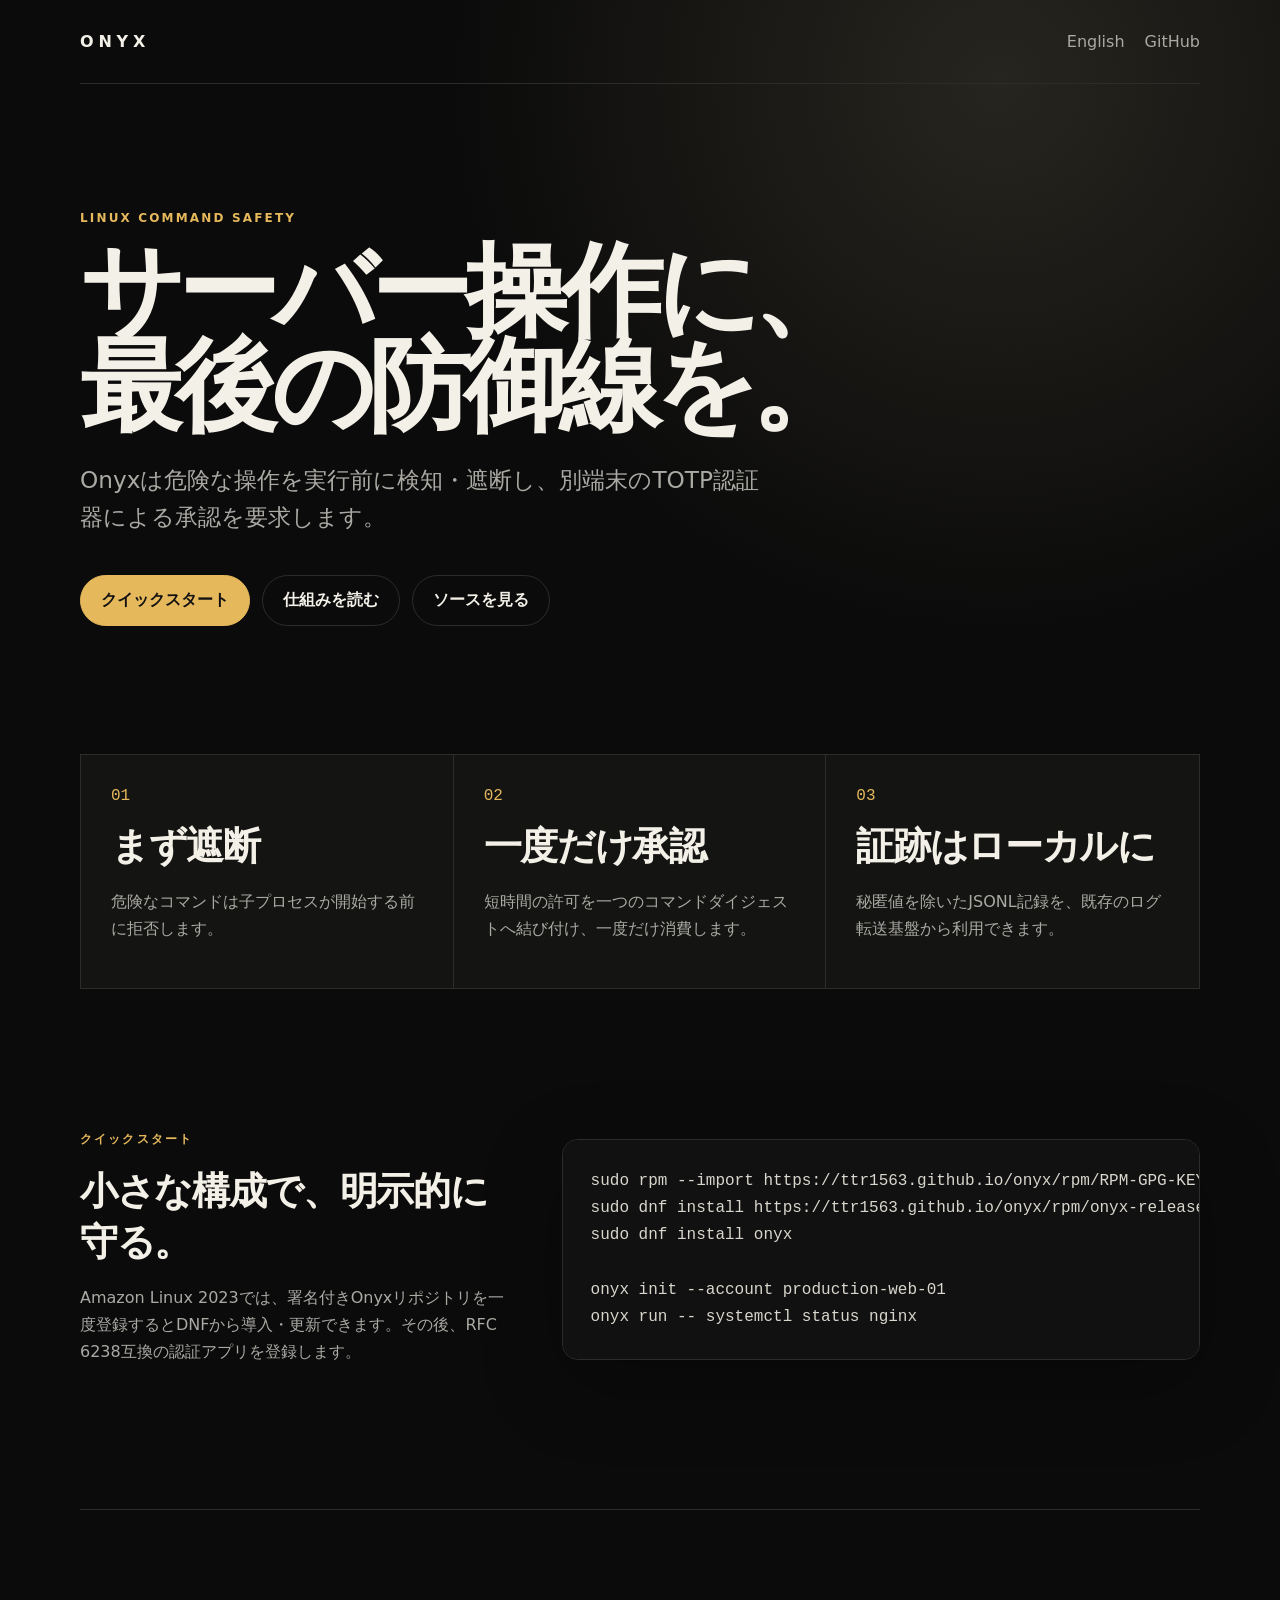
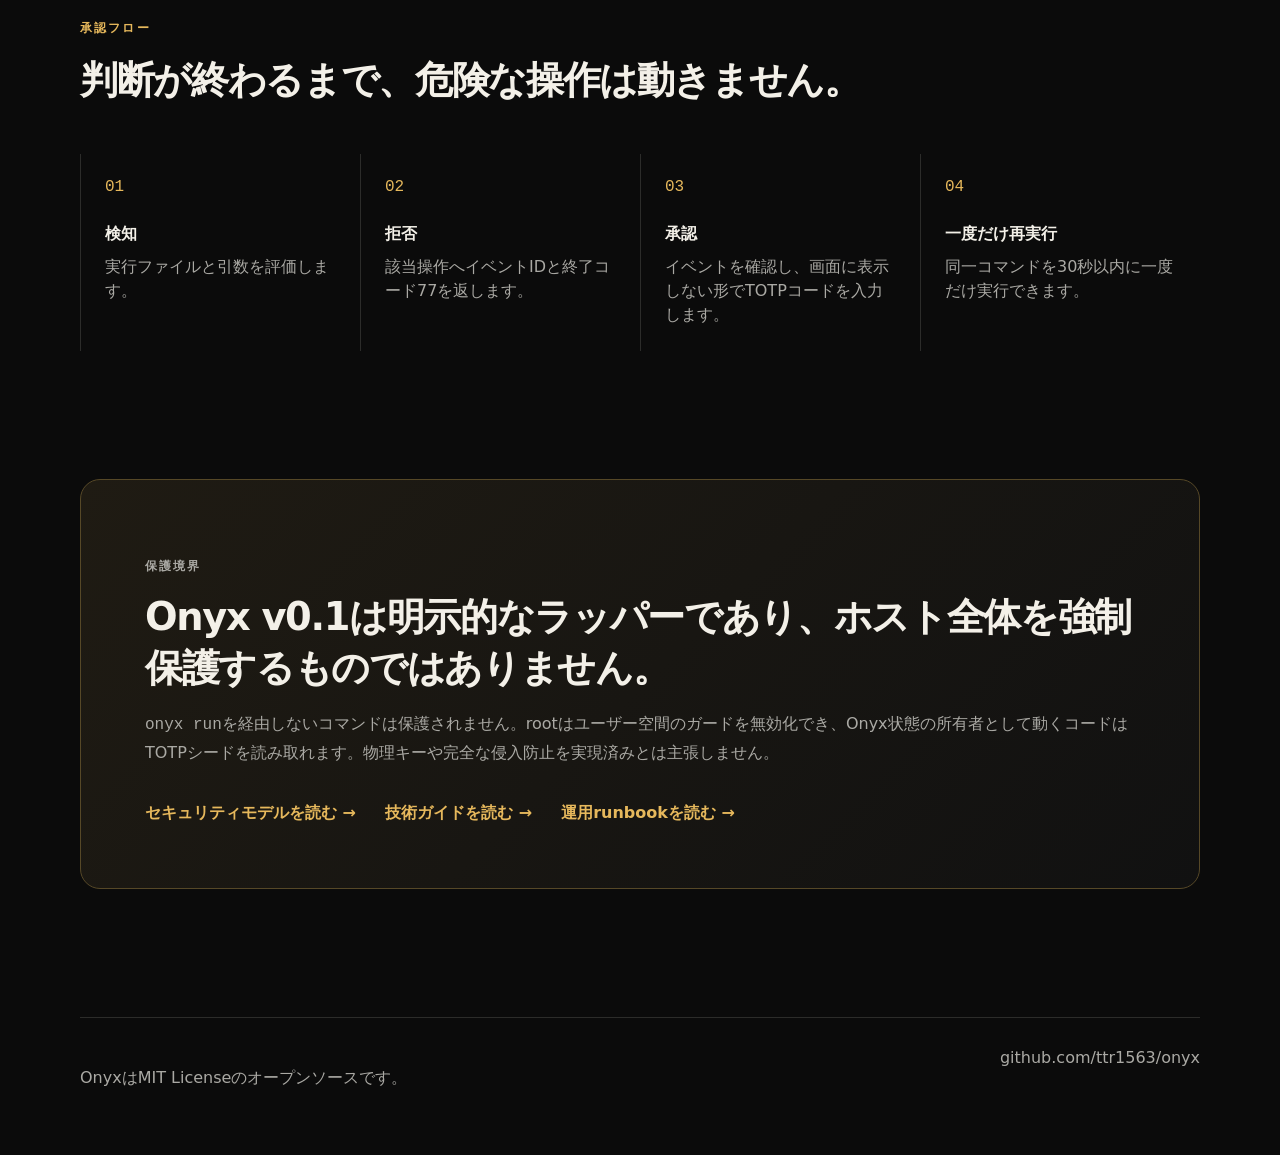
==== docs/ja/index.html @ 204bbbcd "feat: add signed RPM repository and bilingual docs" ====
<!doctype html>
<html lang="ja">
  <head>
    <meta charset="utf-8">
    <meta name="viewport" content="width=device-width, initial-scale=1">
    <meta name="robots" content="noindex,nofollow">
    <meta name="description" content="OnyxはLinuxサーバー向けの軽量なコマンドガードです。">
    <link rel="canonical" href="https://ttr1563.github.io/onyx/ja/">
    <link rel="alternate" hreflang="en" href="https://ttr1563.github.io/onyx/">
    <link rel="alternate" hreflang="ja" href="https://ttr1563.github.io/onyx/ja/">
    <link rel="alternate" hreflang="x-default" href="https://ttr1563.github.io/onyx/">
    <link rel="stylesheet" href="../styles.css">
    <title>Onyx — Linuxサーバー向けコマンドガード</title>
  </head>
  <body>
    <header class="hero">
      <nav>
        <a class="brand" href="../" aria-label="Onyxホーム">ONYX</a>
        <div class="nav-links">
          <a href="../" lang="en" hreflang="en">English</a>
          <a href="https://github.com/ttr1563/onyx">GitHub</a>
        </div>
      </nav>
      <div class="hero-copy">
        <p class="eyebrow">Linux command safety</p>
        <h1>サーバー操作に、最後の防御線を。</h1>
        <p class="lead">Onyxは危険な操作を実行前に検知・遮断し、別端末のTOTP認証器による承認を要求します。</p>
        <div class="actions">
          <a class="primary" href="#quick-start">クイックスタート</a>
          <a class="secondary" href="./guide.html">仕組みを読む</a>
          <a class="secondary" href="https://github.com/ttr1563/onyx">ソースを見る</a>
        </div>
      </div>
    </header>

    <main>
      <section class="principles" aria-label="Onyxの原則">
        <article><span>01</span><h2>まず遮断</h2><p>危険なコマンドは子プロセスが開始する前に拒否します。</p></article>
        <article><span>02</span><h2>一度だけ承認</h2><p>短時間の許可を一つのコマンドダイジェストへ結び付け、一度だけ消費します。</p></article>
        <article><span>03</span><h2>証跡はローカルに</h2><p>秘匿値を除いたJSONL記録を、既存のログ転送基盤から利用できます。</p></article>
      </section>

      <section id="quick-start" class="content-grid">
        <div>
          <p class="eyebrow">クイックスタート</p>
          <h2>小さな構成で、明示的に守る。</h2>
          <p>Amazon Linux 2023では、署名付きOnyxリポジトリを一度登録するとDNFから導入・更新できます。その後、RFC 6238互換の認証アプリを登録します。</p>
        </div>
        <pre><code>sudo rpm --import https://ttr1563.github.io/onyx/rpm/RPM-GPG-KEY-ONYX
sudo dnf install https://ttr1563.github.io/onyx/rpm/onyx-release-1-1.noarch.rpm
sudo dnf install onyx

onyx init --account production-web-01
onyx run -- systemctl status nginx</code></pre>
      </section>

      <section class="flow">
        <p class="eyebrow">承認フロー</p>
        <h2>判断が終わるまで、危険な操作は動きません。</h2>
        <ol>
          <li><strong>検知</strong><span>実行ファイルと引数を評価します。</span></li>
          <li><strong>拒否</strong><span>該当操作へイベントIDと終了コード77を返します。</span></li>
          <li><strong>承認</strong><span>イベントを確認し、画面に表示しない形でTOTPコードを入力します。</span></li>
          <li><strong>一度だけ再実行</strong><span>同一コマンドを30秒以内に一度だけ実行できます。</span></li>
        </ol>
      </section>

      <section class="warning">
        <p class="eyebrow">保護境界</p>
        <h2>Onyx v0.1は明示的なラッパーであり、ホスト全体を強制保護するものではありません。</h2>
        <p><code>onyx run</code>を経由しないコマンドは保護されません。rootはユーザー空間のガードを無効化でき、Onyx状態の所有者として動くコードはTOTPシードを読み取れます。物理キーや完全な侵入防止を実現済みとは主張しません。</p>
        <a href="https://github.com/ttr1563/onyx/blob/main/SECURITY.md">セキュリティモデルを読む →</a>
        <a href="./guide.html">技術ガイドを読む →</a>
        <a href="https://github.com/ttr1563/onyx/blob/main/docs/operations.md">運用runbookを読む →</a>
      </section>
    </main>

    <footer>
      <p>OnyxはMIT Licenseのオープンソースです。</p>
      <a href="https://github.com/ttr1563/onyx">github.com/ttr1563/onyx</a>
    </footer>
  </body>
</html>
---- docs/styles.css ----
:root {
  color-scheme: dark;
  --ink: #f3f0e8;
  --muted: #aaa9a4;
  --line: #2c2c2a;
  --panel: #171716;
  --onyx: #0b0b0b;
  --amber: #e6b85c;
  font-family: Inter, ui-sans-serif, system-ui, -apple-system, BlinkMacSystemFont, "Segoe UI", sans-serif;
}
* { box-sizing: border-box; }
html { background: var(--onyx); scroll-behavior: smooth; }
body { margin: 0; color: var(--ink); background: radial-gradient(circle at 78% 3%, #27251f 0, var(--onyx) 34rem); }
a { color: inherit; text-decoration: none; }
.hero, main, footer { width: min(1120px, calc(100% - 40px)); margin: 0 auto; }
nav { min-height: 84px; display: flex; align-items: center; justify-content: space-between; border-bottom: 1px solid var(--line); }
.brand { font-weight: 900; letter-spacing: .3em; }
.nav-links { display: flex; gap: 20px; color: var(--muted); }
.nav-links a:hover, .nav-links a:focus-visible { color: var(--ink); }
.hero-copy { padding: 112px 0 128px; max-width: 900px; }
.eyebrow { color: var(--amber); font-size: .75rem; font-weight: 800; letter-spacing: .18em; text-transform: uppercase; }
h1 { margin: 16px 0 28px; max-width: 820px; font-size: clamp(3.25rem, 8vw, 6.8rem); line-height: .92; letter-spacing: -.065em; }
.lead { max-width: 680px; color: var(--muted); font-size: clamp(1.1rem, 2.2vw, 1.45rem); line-height: 1.6; }
.actions { display: flex; gap: 12px; margin-top: 40px; flex-wrap: wrap; }
.actions a { padding: 14px 20px; border: 1px solid var(--line); border-radius: 999px; font-weight: 750; }
.actions .primary { color: #111; background: var(--amber); border-color: var(--amber); }
.principles { display: grid; grid-template-columns: repeat(3, 1fr); border: 1px solid var(--line); }
.principles article { min-height: 220px; padding: 30px; border-right: 1px solid var(--line); background: rgba(23, 23, 22, .74); }
.principles article:last-child { border-right: 0; }
.principles span { color: var(--amber); font-family: ui-monospace, monospace; }
h2 { margin: 16px 0; font-size: clamp(1.8rem, 3vw, 3rem); letter-spacing: -.035em; }
p { line-height: 1.7; }
.principles p, .content-grid > div > p:last-child, .warning > p { color: var(--muted); }
.content-grid { display: grid; grid-template-columns: .8fr 1.2fr; gap: 56px; align-items: center; padding: 128px 0; }
pre { margin: 0; padding: 28px; overflow-x: auto; border: 1px solid var(--line); border-radius: 16px; background: #111; color: #d9d6cd; line-height: 1.7; box-shadow: 0 24px 80px rgba(0,0,0,.28); }
code { font-family: "SFMono-Regular", Consolas, "Liberation Mono", monospace; }
.flow { padding: 96px 0; border-top: 1px solid var(--line); }
.flow ol { display: grid; grid-template-columns: repeat(4, 1fr); padding: 0; margin: 48px 0 0; list-style: none; counter-reset: steps; }
.flow li { min-height: 150px; padding: 24px; border-left: 1px solid var(--line); counter-increment: steps; }
.flow li::before { content: "0" counter(steps); display: block; margin-bottom: 28px; color: var(--amber); font-family: ui-monospace, monospace; }
.flow li span { display: block; margin-top: 10px; color: var(--muted); line-height: 1.5; }
.warning { margin: 32px 0 128px; padding: clamp(28px, 6vw, 64px); border: 1px solid #564827; border-radius: 20px; background: linear-gradient(135deg, #1f1b13, #111); }
.warning a { display: inline-block; margin-top: 20px; color: var(--amber); font-weight: 750; }
.warning a + a { margin-left: 24px; }
footer { display: flex; justify-content: space-between; padding: 30px 0 48px; border-top: 1px solid var(--line); color: var(--muted); }
.docs-hero { padding: 72px 0 80px; max-width: 850px; }
.docs-hero h1 { font-size: clamp(2.8rem, 7vw, 5.8rem); }
.docs { max-width: 900px; padding-bottom: 112px; }
.docs section { padding: 56px 0; border-top: 1px solid var(--line); }
.docs h2 { margin-top: 0; }
.docs h3 { margin: 32px 0 8px; font-size: 1.3rem; }
.docs p, .docs li { color: var(--muted); line-height: 1.75; }
.docs strong { color: var(--ink); }
.docs a { color: var(--amber); text-decoration: underline; text-underline-offset: 3px; }
.docs pre { margin: 24px 0; }
.flow-diagram { display: grid; grid-template-columns: repeat(5, 1fr); gap: 10px; margin: 32px 0; }
.flow-diagram .node { position: relative; min-height: 112px; padding: 18px; border: 1px solid var(--line); border-radius: 12px; background: var(--panel); }
.flow-diagram .node:not(:last-child)::after { content: "→"; position: absolute; right: -15px; top: 41px; z-index: 1; color: var(--amber); }
.flow-diagram strong, .flow-diagram span { display: block; }
.flow-diagram span { margin-top: 8px; color: var(--muted); font-size: .88rem; line-height: 1.45; }
.state-table { width: 100%; margin: 24px 0; border-collapse: collapse; }
.state-table th, .state-table td { padding: 14px; border: 1px solid var(--line); text-align: left; vertical-align: top; }
.state-table th { color: var(--ink); background: var(--panel); }
.state-table td { color: var(--muted); }
.callout { padding: 24px; border-left: 3px solid var(--amber); background: var(--panel); }

@media (max-width: 760px) {
  .hero-copy { padding: 72px 0 88px; }
  .principles, .content-grid, .flow ol { grid-template-columns: 1fr; }
  .principles article { border-right: 0; border-bottom: 1px solid var(--line); }
  .principles article:last-child { border-bottom: 0; }
  .content-grid { gap: 28px; padding: 88px 0; }
  .flow li { border-left: 0; border-top: 1px solid var(--line); }
  .warning a + a { display: block; margin-left: 0; }
  .flow-diagram { grid-template-columns: 1fr; }
  .flow-diagram .node:not(:last-child)::after { content: "↓"; right: 50%; top: auto; bottom: -19px; }
  .state-table { display: block; overflow-x: auto; }
  footer { flex-direction: column; gap: 4px; }
}
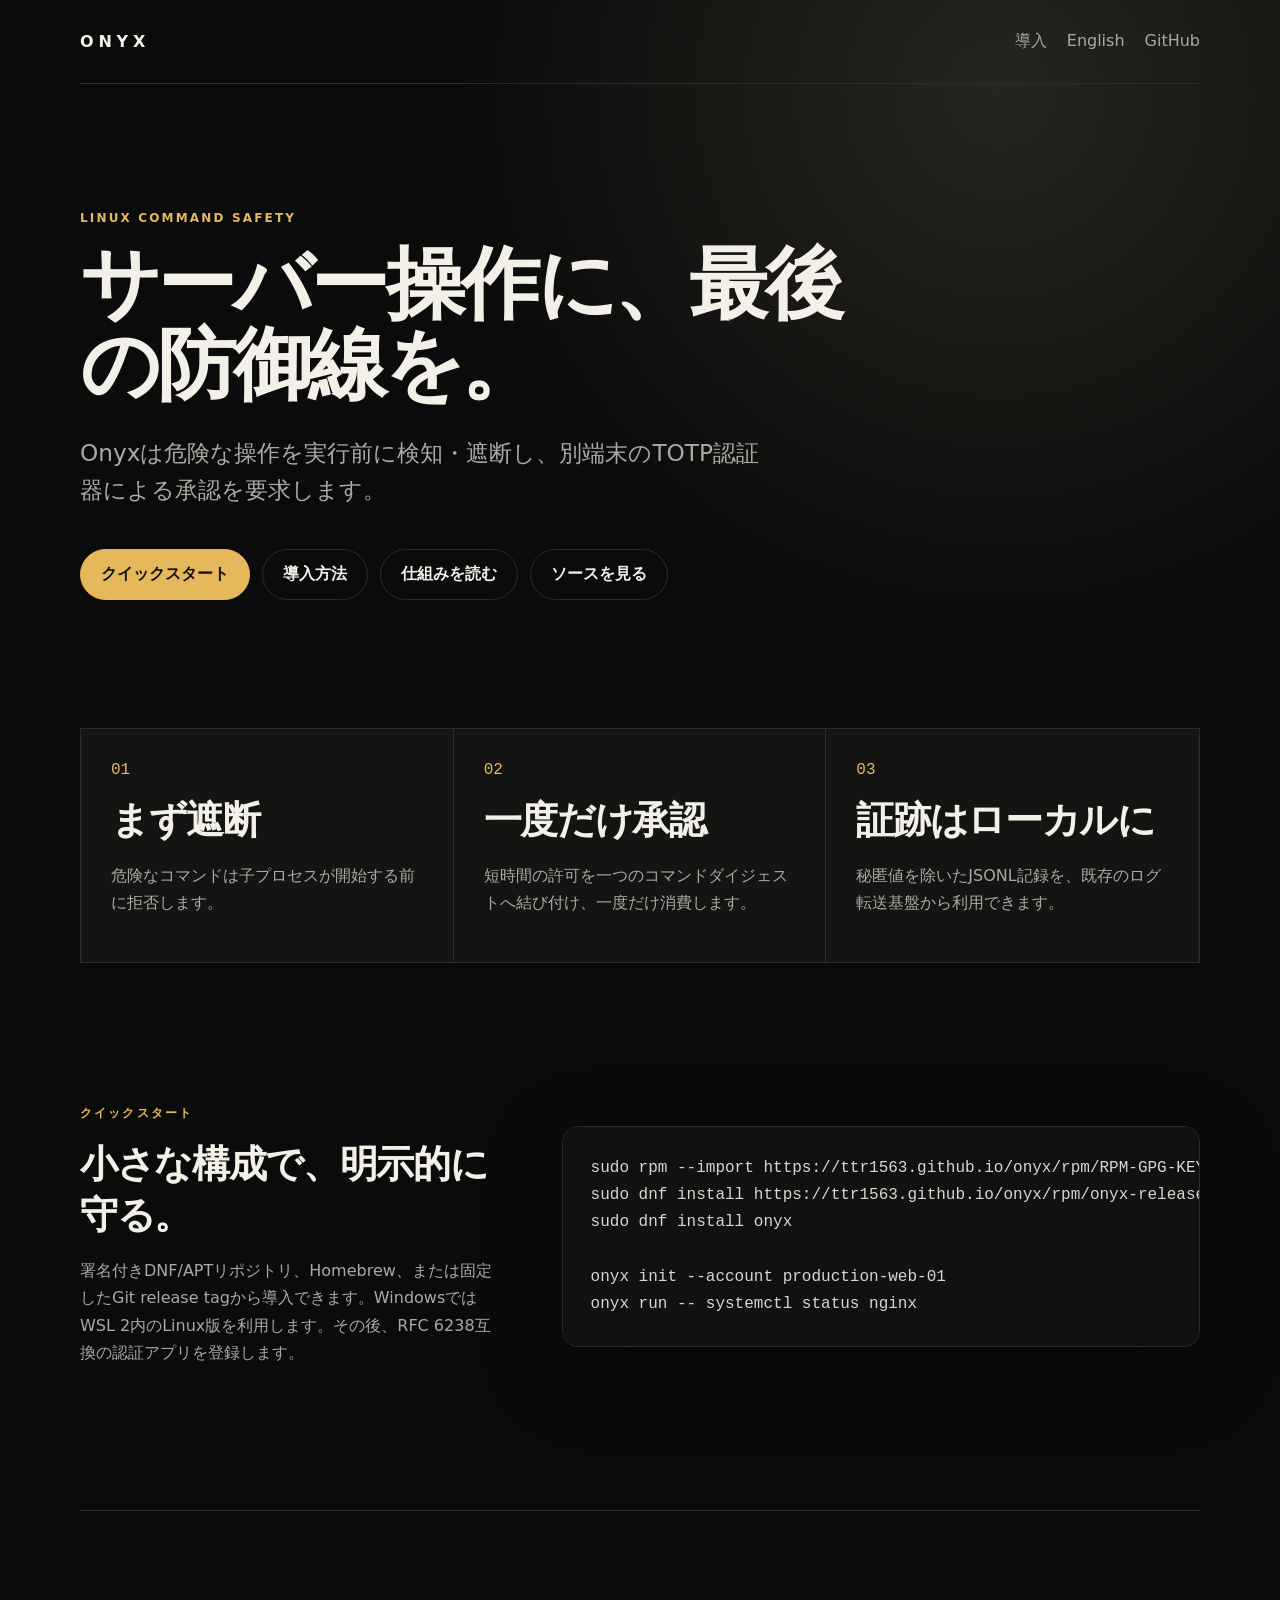
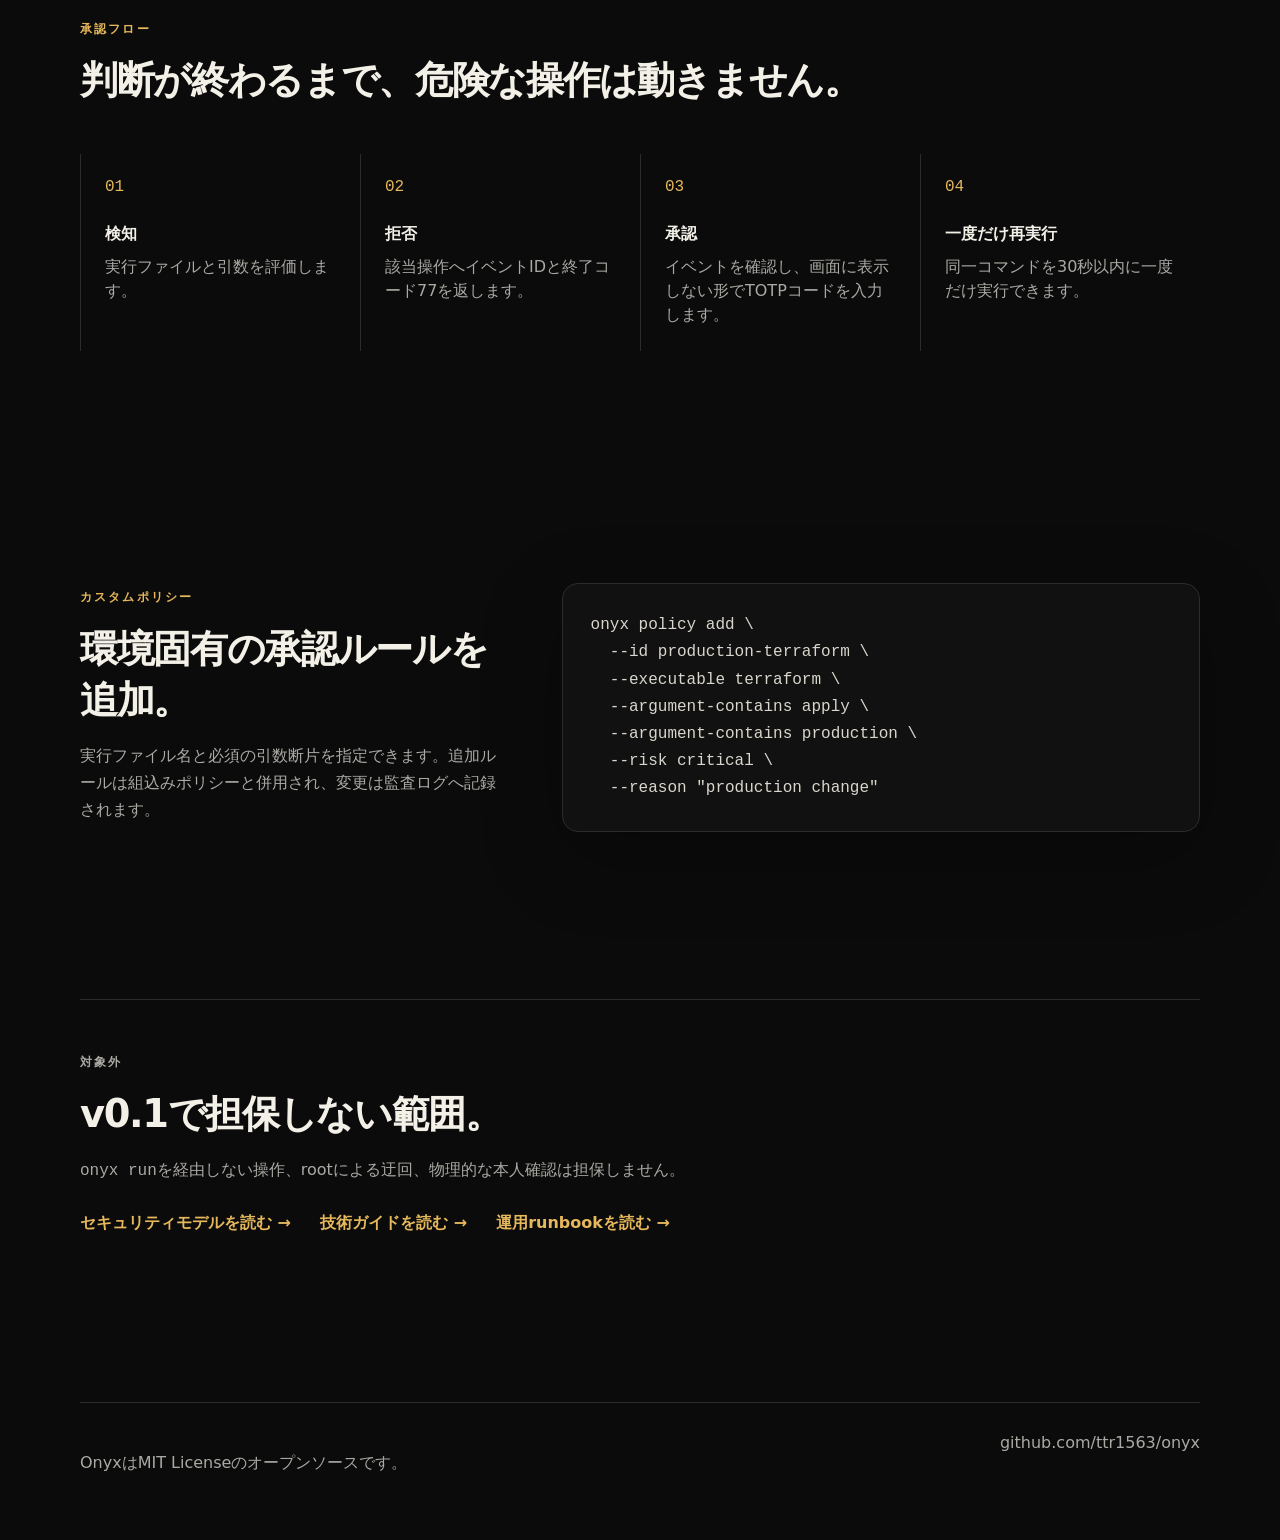
==== commit 5da2491f: "APT配布とOS別導入ガイドを追加" ====
--- a/docs/ja/index.html
+++ b/docs/ja/index.html
@@ -17,6 +17,7 @@
       <nav>
         <a class="brand" href="../" aria-label="Onyxホーム">ONYX</a>
         <div class="nav-links">
+          <a href="./install.html">導入</a>
           <a href="../" lang="en" hreflang="en">English</a>
           <a href="https://github.com/ttr1563/onyx">GitHub</a>
         </div>
@@ -27,6 +28,7 @@
         <p class="lead">Onyxは危険な操作を実行前に検知・遮断し、別端末のTOTP認証器による承認を要求します。</p>
         <div class="actions">
           <a class="primary" href="#quick-start">クイックスタート</a>
+          <a class="secondary" href="./install.html">導入方法</a>
           <a class="secondary" href="./guide.html">仕組みを読む</a>
           <a class="secondary" href="https://github.com/ttr1563/onyx">ソースを見る</a>
         </div>
@@ -44,7 +46,7 @@
         <div>
           <p class="eyebrow">クイックスタート</p>
           <h2>小さな構成で、明示的に守る。</h2>
-          <p>Amazon Linux 2023では、署名付きOnyxリポジトリを一度登録するとDNFから導入・更新できます。その後、RFC 6238互換の認証アプリを登録します。</p>
+          <p>署名付きDNF/APTリポジトリ、Homebrew、または固定したGit release tagから導入できます。WindowsではWSL 2内のLinux版を利用します。その後、RFC 6238互換の認証アプリを登録します。</p>
         </div>
         <pre><code>sudo rpm --import https://ttr1563.github.io/onyx/rpm/RPM-GPG-KEY-ONYX
 sudo dnf install https://ttr1563.github.io/onyx/rpm/onyx-release-1-1.noarch.rpm
@@ -65,10 +67,25 @@
         </ol>
       </section>
 
-      <section class="warning">
-        <p class="eyebrow">保護境界</p>
-        <h2>Onyx v0.1は明示的なラッパーであり、ホスト全体を強制保護するものではありません。</h2>
-        <p><code>onyx run</code>を経由しないコマンドは保護されません。rootはユーザー空間のガードを無効化でき、Onyx状態の所有者として動くコードはTOTPシードを読み取れます。物理キーや完全な侵入防止を実現済みとは主張しません。</p>
+      <section class="content-grid">
+        <div>
+          <p class="eyebrow">カスタムポリシー</p>
+          <h2>環境固有の承認ルールを追加。</h2>
+          <p>実行ファイル名と必須の引数断片を指定できます。追加ルールは組込みポリシーと併用され、変更は監査ログへ記録されます。</p>
+        </div>
+        <pre><code>onyx policy add \
+  --id production-terraform \
+  --executable terraform \
+  --argument-contains apply \
+  --argument-contains production \
+  --risk critical \
+  --reason "production change"</code></pre>
+      </section>
+
+      <section class="scope">
+        <p class="eyebrow">対象外</p>
+        <h2>v0.1で担保しない範囲。</h2>
+        <p><code>onyx run</code>を経由しない操作、rootによる迂回、物理的な本人確認は担保しません。</p>
         <a href="https://github.com/ttr1563/onyx/blob/main/SECURITY.md">セキュリティモデルを読む →</a>
         <a href="./guide.html">技術ガイドを読む →</a>
         <a href="https://github.com/ttr1563/onyx/blob/main/docs/operations.md">運用runbookを読む →</a>
--- a/docs/styles.css
+++ b/docs/styles.css
@@ -13,13 +13,13 @@
 body { margin: 0; color: var(--ink); background: radial-gradient(circle at 78% 3%, #27251f 0, var(--onyx) 34rem); }
 a { color: inherit; text-decoration: none; }
 .hero, main, footer { width: min(1120px, calc(100% - 40px)); margin: 0 auto; }
-nav { min-height: 84px; display: flex; align-items: center; justify-content: space-between; border-bottom: 1px solid var(--line); }
+nav { min-height: 84px; display: flex; gap: 20px; align-items: center; justify-content: space-between; border-bottom: 1px solid var(--line); }
 .brand { font-weight: 900; letter-spacing: .3em; }
-.nav-links { display: flex; gap: 20px; color: var(--muted); }
+.nav-links { display: flex; flex-wrap: wrap; gap: 20px; justify-content: flex-end; color: var(--muted); }
 .nav-links a:hover, .nav-links a:focus-visible { color: var(--ink); }
 .hero-copy { padding: 112px 0 128px; max-width: 900px; }
 .eyebrow { color: var(--amber); font-size: .75rem; font-weight: 800; letter-spacing: .18em; text-transform: uppercase; }
-h1 { margin: 16px 0 28px; max-width: 820px; font-size: clamp(3.25rem, 8vw, 6.8rem); line-height: .92; letter-spacing: -.065em; }
+h1 { margin: 16px 0 28px; max-width: 820px; font-size: clamp(2.75rem, 6.2vw, 5.5rem); line-height: 1.02; letter-spacing: -.045em; }
 .lead { max-width: 680px; color: var(--muted); font-size: clamp(1.1rem, 2.2vw, 1.45rem); line-height: 1.6; }
 .actions { display: flex; gap: 12px; margin-top: 40px; flex-wrap: wrap; }
 .actions a { padding: 14px 20px; border: 1px solid var(--line); border-radius: 999px; font-weight: 750; }
@@ -42,9 +42,12 @@
 .warning { margin: 32px 0 128px; padding: clamp(28px, 6vw, 64px); border: 1px solid #564827; border-radius: 20px; background: linear-gradient(135deg, #1f1b13, #111); }
 .warning a { display: inline-block; margin-top: 20px; color: var(--amber); font-weight: 750; }
 .warning a + a { margin-left: 24px; }
+.scope { margin: 32px 0 128px; padding: 40px 0; border-top: 1px solid var(--line); }
+.scope p { max-width: 760px; color: var(--muted); }
+.scope a { display: inline-block; margin: 12px 24px 0 0; color: var(--amber); font-weight: 750; }
 footer { display: flex; justify-content: space-between; padding: 30px 0 48px; border-top: 1px solid var(--line); color: var(--muted); }
 .docs-hero { padding: 72px 0 80px; max-width: 850px; }
-.docs-hero h1 { font-size: clamp(2.8rem, 7vw, 5.8rem); }
+.docs-hero h1 { font-size: clamp(2.5rem, 5.4vw, 4.8rem); }
 .docs { max-width: 900px; padding-bottom: 112px; }
 .docs section { padding: 56px 0; border-top: 1px solid var(--line); }
 .docs h2 { margin-top: 0; }
@@ -65,6 +68,7 @@
 .callout { padding: 24px; border-left: 3px solid var(--amber); background: var(--panel); }
 
 @media (max-width: 760px) {
+  h1 { font-size: clamp(2.4rem, 12vw, 3.8rem); line-height: 1.05; letter-spacing: -.035em; }
   .hero-copy { padding: 72px 0 88px; }
   .principles, .content-grid, .flow ol { grid-template-columns: 1fr; }
   .principles article { border-right: 0; border-bottom: 1px solid var(--line); }
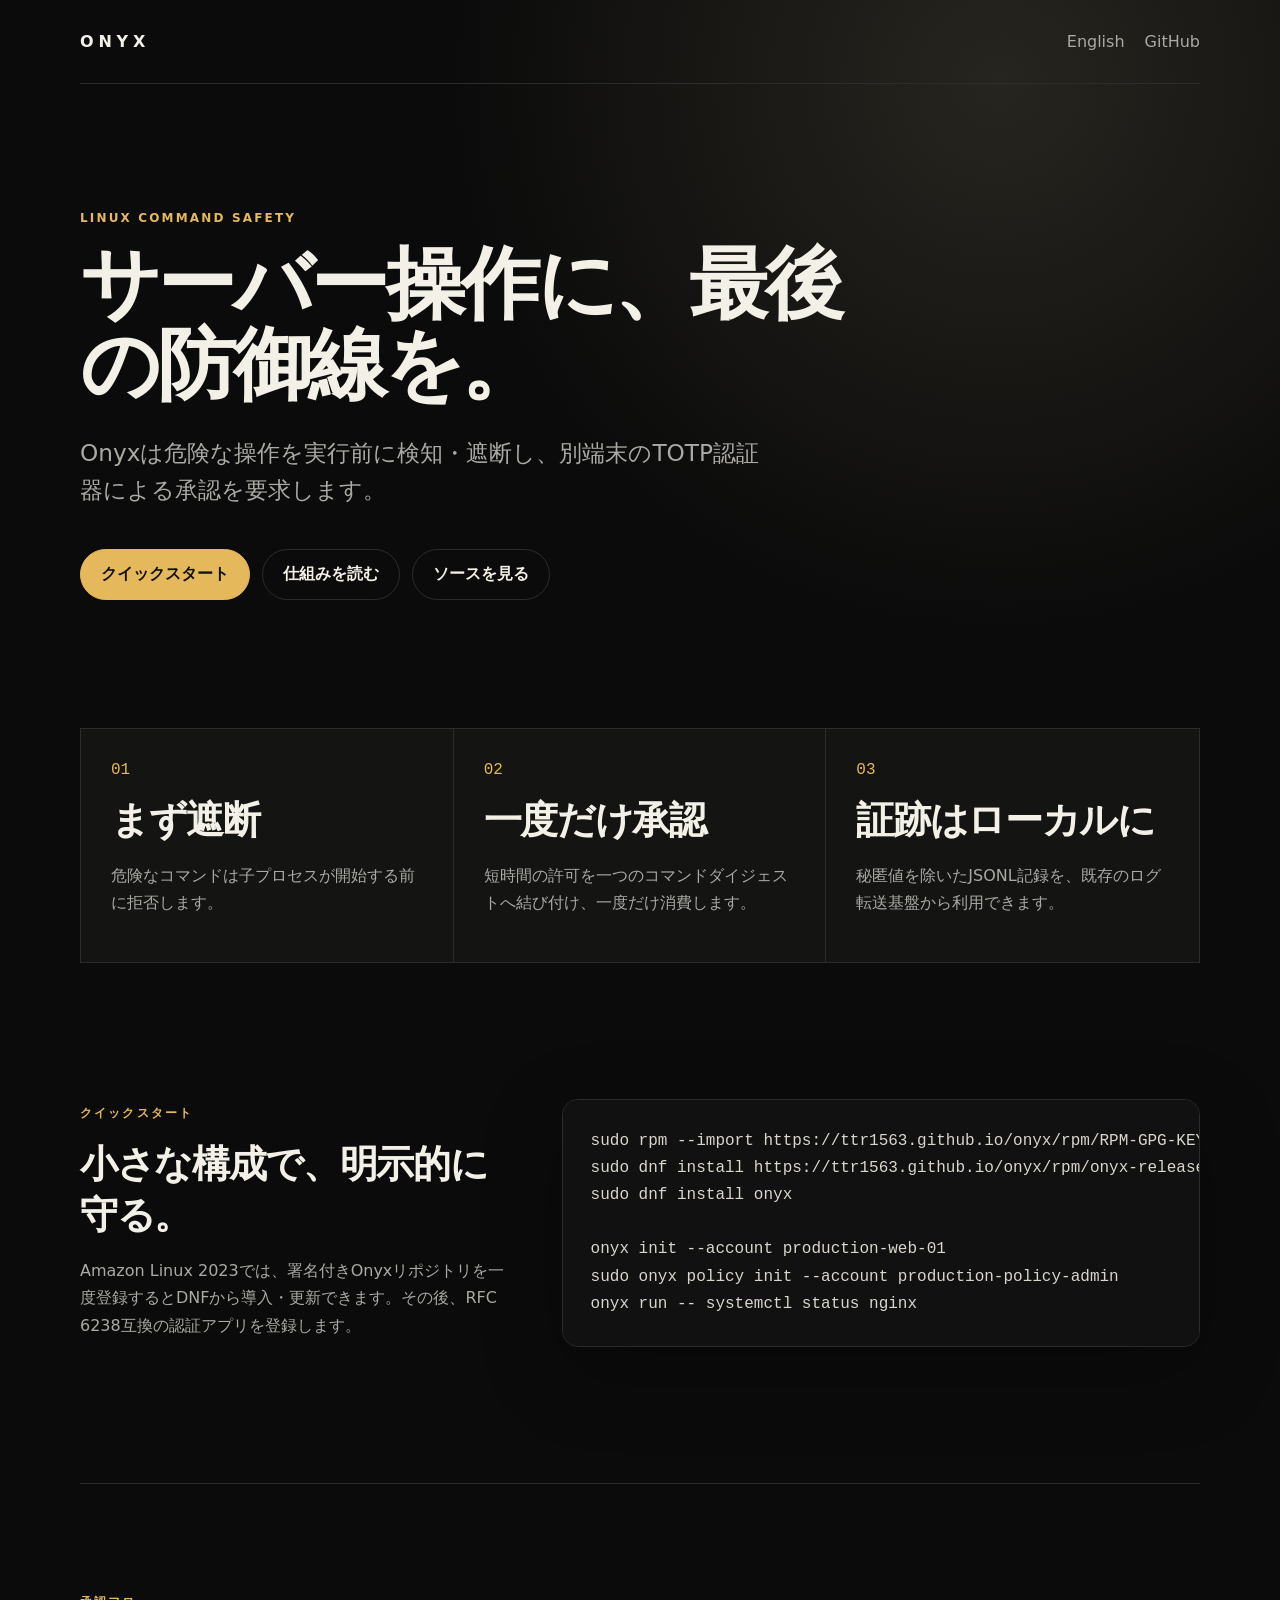
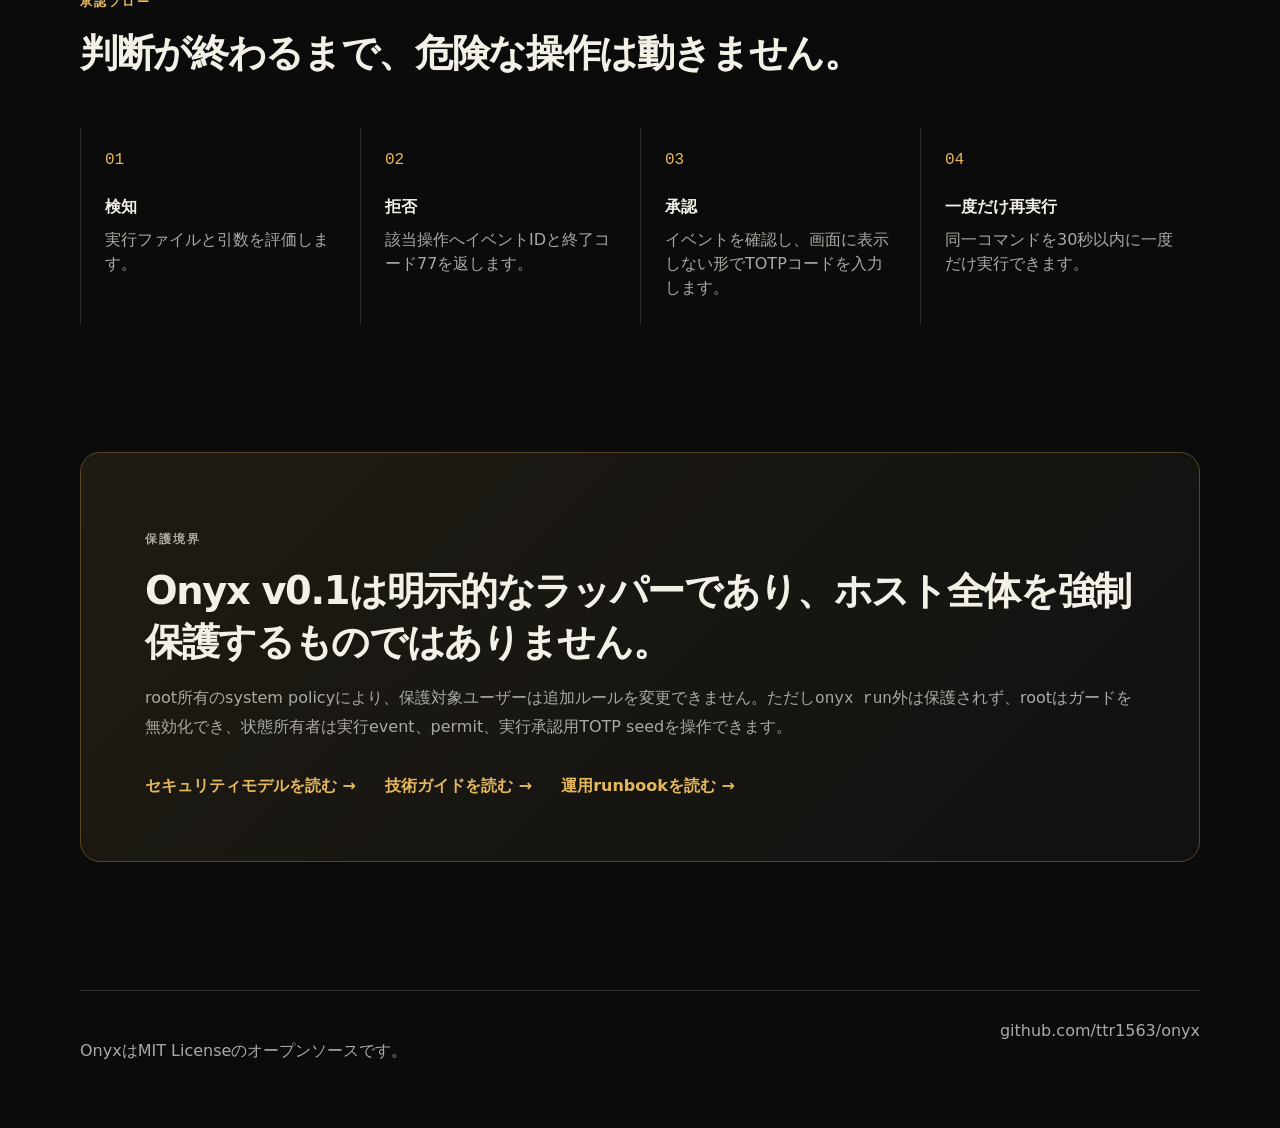
==== commit 1a90438b: "root管理のsystem policyを追加" ====
--- a/docs/ja/index.html
+++ b/docs/ja/index.html
@@ -17,7 +17,6 @@
       <nav>
         <a class="brand" href="../" aria-label="Onyxホーム">ONYX</a>
         <div class="nav-links">
-          <a href="./install.html">導入</a>
           <a href="../" lang="en" hreflang="en">English</a>
           <a href="https://github.com/ttr1563/onyx">GitHub</a>
         </div>
@@ -28,7 +27,6 @@
         <p class="lead">Onyxは危険な操作を実行前に検知・遮断し、別端末のTOTP認証器による承認を要求します。</p>
         <div class="actions">
           <a class="primary" href="#quick-start">クイックスタート</a>
-          <a class="secondary" href="./install.html">導入方法</a>
           <a class="secondary" href="./guide.html">仕組みを読む</a>
           <a class="secondary" href="https://github.com/ttr1563/onyx">ソースを見る</a>
         </div>
@@ -46,13 +44,14 @@
         <div>
           <p class="eyebrow">クイックスタート</p>
           <h2>小さな構成で、明示的に守る。</h2>
-          <p>署名付きDNF/APTリポジトリ、Homebrew、または固定したGit release tagから導入できます。WindowsではWSL 2内のLinux版を利用します。その後、RFC 6238互換の認証アプリを登録します。</p>
+          <p>Amazon Linux 2023では、署名付きOnyxリポジトリを一度登録するとDNFから導入・更新できます。その後、RFC 6238互換の認証アプリを登録します。</p>
         </div>
         <pre><code>sudo rpm --import https://ttr1563.github.io/onyx/rpm/RPM-GPG-KEY-ONYX
 sudo dnf install https://ttr1563.github.io/onyx/rpm/onyx-release-1-1.noarch.rpm
 sudo dnf install onyx
 
 onyx init --account production-web-01
+sudo onyx policy init --account production-policy-admin
 onyx run -- systemctl status nginx</code></pre>
       </section>
 
@@ -67,25 +66,10 @@
         </ol>
       </section>
 
-      <section class="content-grid">
-        <div>
-          <p class="eyebrow">カスタムポリシー</p>
-          <h2>環境固有の承認ルールを追加。</h2>
-          <p>実行ファイル名と必須の引数断片を指定できます。追加ルールは組込みポリシーと併用され、変更は監査ログへ記録されます。</p>
-        </div>
-        <pre><code>onyx policy add \
-  --id production-terraform \
-  --executable terraform \
-  --argument-contains apply \
-  --argument-contains production \
-  --risk critical \
-  --reason "production change"</code></pre>
-      </section>
-
-      <section class="scope">
-        <p class="eyebrow">対象外</p>
-        <h2>v0.1で担保しない範囲。</h2>
-        <p><code>onyx run</code>を経由しない操作、rootによる迂回、物理的な本人確認は担保しません。</p>
+      <section class="warning">
+        <p class="eyebrow">保護境界</p>
+        <h2>Onyx v0.1は明示的なラッパーであり、ホスト全体を強制保護するものではありません。</h2>
+        <p>root所有のsystem policyにより、保護対象ユーザーは追加ルールを変更できません。ただし<code>onyx run</code>外は保護されず、rootはガードを無効化でき、状態所有者は実行event、permit、実行承認用TOTP seedを操作できます。</p>
         <a href="https://github.com/ttr1563/onyx/blob/main/SECURITY.md">セキュリティモデルを読む →</a>
         <a href="./guide.html">技術ガイドを読む →</a>
         <a href="https://github.com/ttr1563/onyx/blob/main/docs/operations.md">運用runbookを読む →</a>
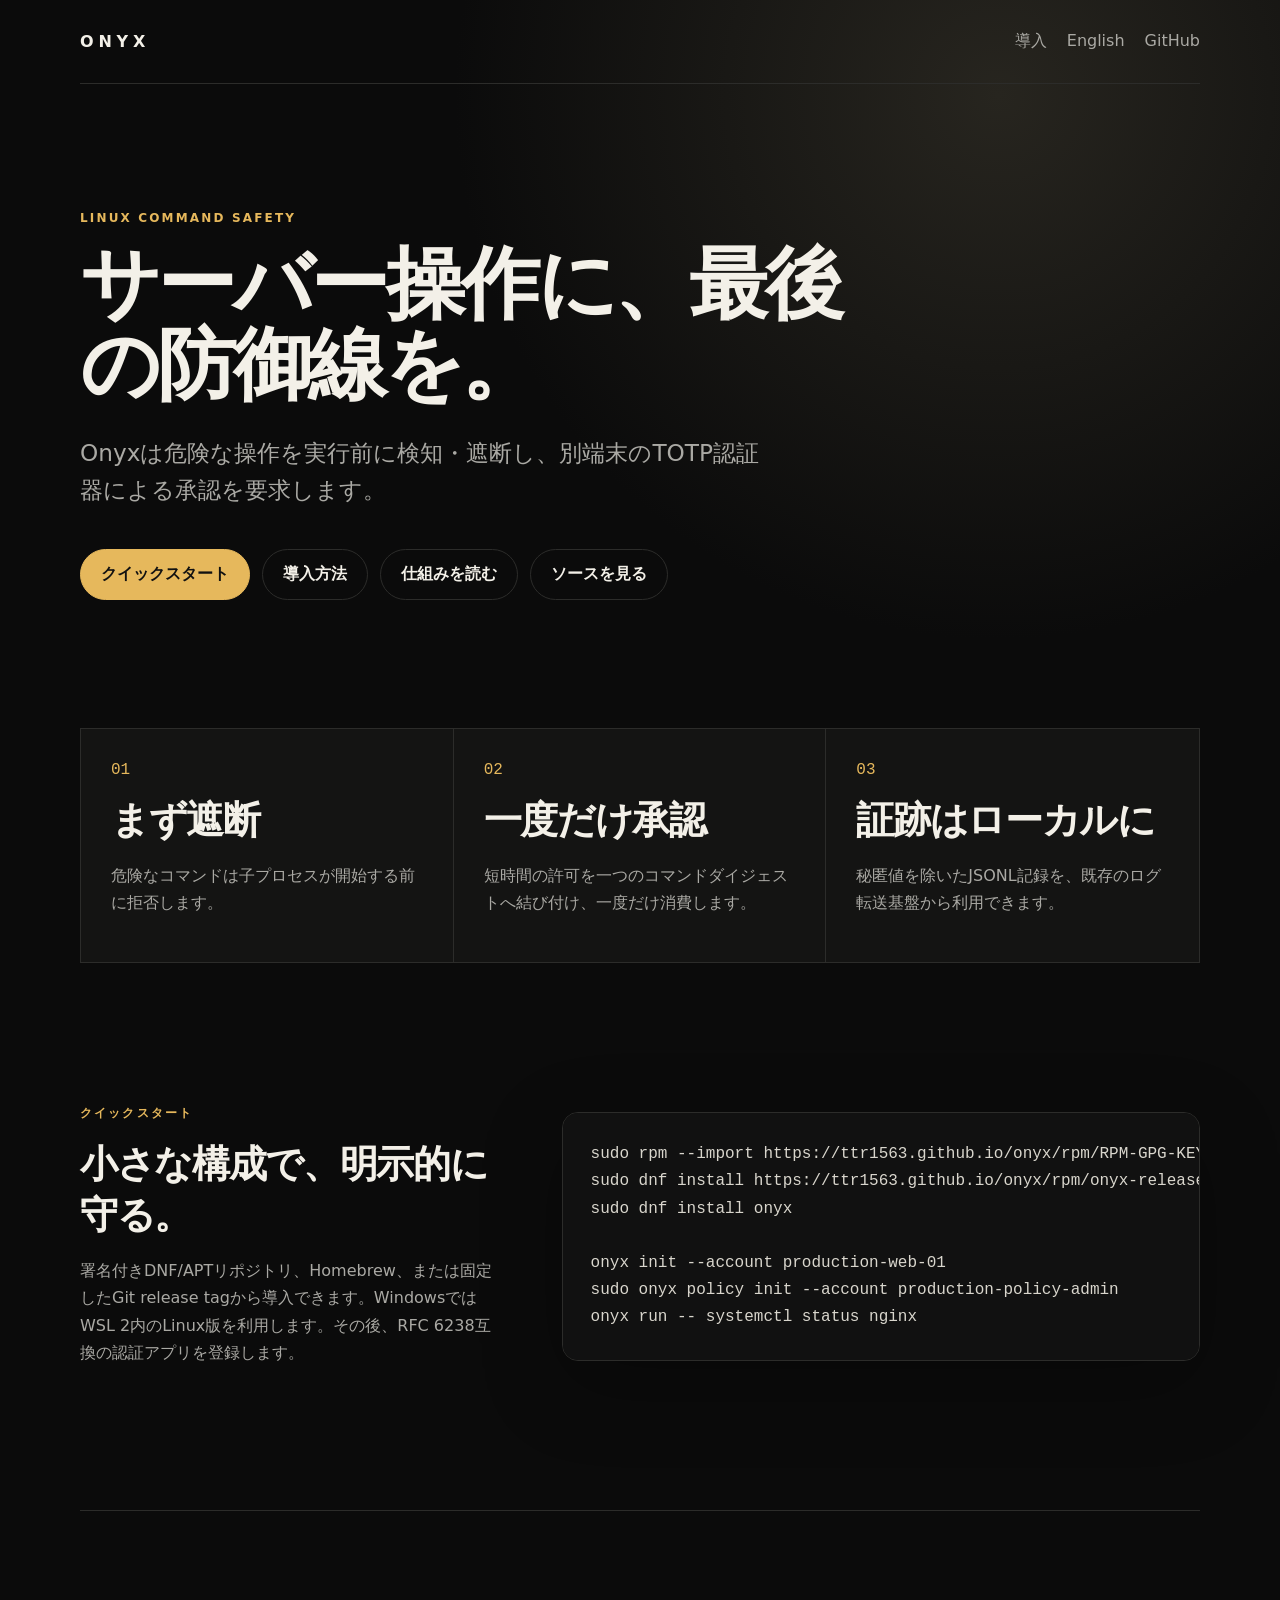
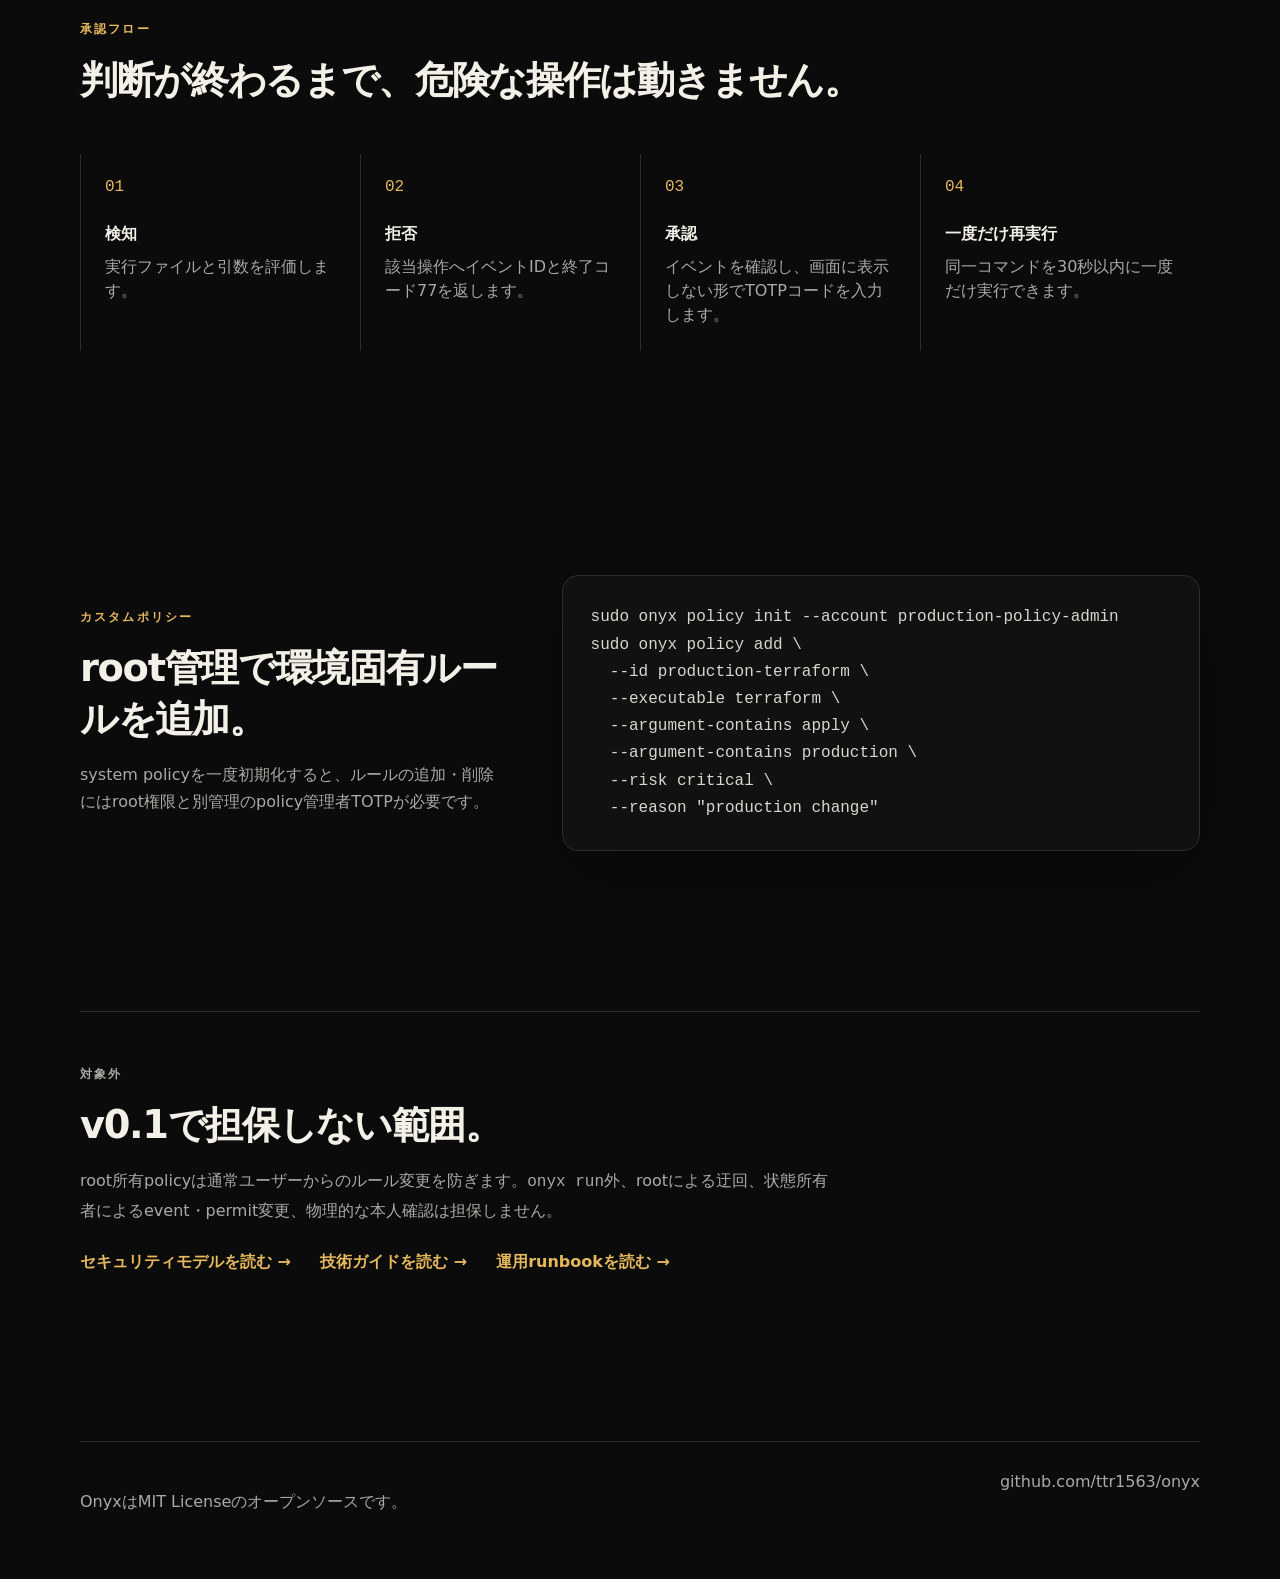
==== commit 737872ee: "developのsystem policy保護を統合" ====
--- a/docs/ja/index.html
+++ b/docs/ja/index.html
@@ -17,6 +17,7 @@
       <nav>
         <a class="brand" href="../" aria-label="Onyxホーム">ONYX</a>
         <div class="nav-links">
+          <a href="./install.html">導入</a>
           <a href="../" lang="en" hreflang="en">English</a>
           <a href="https://github.com/ttr1563/onyx">GitHub</a>
         </div>
@@ -27,6 +28,7 @@
         <p class="lead">Onyxは危険な操作を実行前に検知・遮断し、別端末のTOTP認証器による承認を要求します。</p>
         <div class="actions">
           <a class="primary" href="#quick-start">クイックスタート</a>
+          <a class="secondary" href="./install.html">導入方法</a>
           <a class="secondary" href="./guide.html">仕組みを読む</a>
           <a class="secondary" href="https://github.com/ttr1563/onyx">ソースを見る</a>
         </div>
@@ -44,7 +46,7 @@
         <div>
           <p class="eyebrow">クイックスタート</p>
           <h2>小さな構成で、明示的に守る。</h2>
-          <p>Amazon Linux 2023では、署名付きOnyxリポジトリを一度登録するとDNFから導入・更新できます。その後、RFC 6238互換の認証アプリを登録します。</p>
+          <p>署名付きDNF/APTリポジトリ、Homebrew、または固定したGit release tagから導入できます。WindowsではWSL 2内のLinux版を利用します。その後、RFC 6238互換の認証アプリを登録します。</p>
         </div>
         <pre><code>sudo rpm --import https://ttr1563.github.io/onyx/rpm/RPM-GPG-KEY-ONYX
 sudo dnf install https://ttr1563.github.io/onyx/rpm/onyx-release-1-1.noarch.rpm
@@ -66,10 +68,26 @@
         </ol>
       </section>
 
-      <section class="warning">
-        <p class="eyebrow">保護境界</p>
-        <h2>Onyx v0.1は明示的なラッパーであり、ホスト全体を強制保護するものではありません。</h2>
-        <p>root所有のsystem policyにより、保護対象ユーザーは追加ルールを変更できません。ただし<code>onyx run</code>外は保護されず、rootはガードを無効化でき、状態所有者は実行event、permit、実行承認用TOTP seedを操作できます。</p>
+      <section class="content-grid">
+        <div>
+          <p class="eyebrow">カスタムポリシー</p>
+          <h2>root管理で環境固有ルールを追加。</h2>
+          <p>system policyを一度初期化すると、ルールの追加・削除にはroot権限と別管理のpolicy管理者TOTPが必要です。</p>
+        </div>
+        <pre><code>sudo onyx policy init --account production-policy-admin
+sudo onyx policy add \
+  --id production-terraform \
+  --executable terraform \
+  --argument-contains apply \
+  --argument-contains production \
+  --risk critical \
+  --reason "production change"</code></pre>
+      </section>
+
+      <section class="scope">
+        <p class="eyebrow">対象外</p>
+        <h2>v0.1で担保しない範囲。</h2>
+        <p>root所有policyは通常ユーザーからのルール変更を防ぎます。<code>onyx run</code>外、rootによる迂回、状態所有者によるevent・permit変更、物理的な本人確認は担保しません。</p>
         <a href="https://github.com/ttr1563/onyx/blob/main/SECURITY.md">セキュリティモデルを読む →</a>
         <a href="./guide.html">技術ガイドを読む →</a>
         <a href="https://github.com/ttr1563/onyx/blob/main/docs/operations.md">運用runbookを読む →</a>
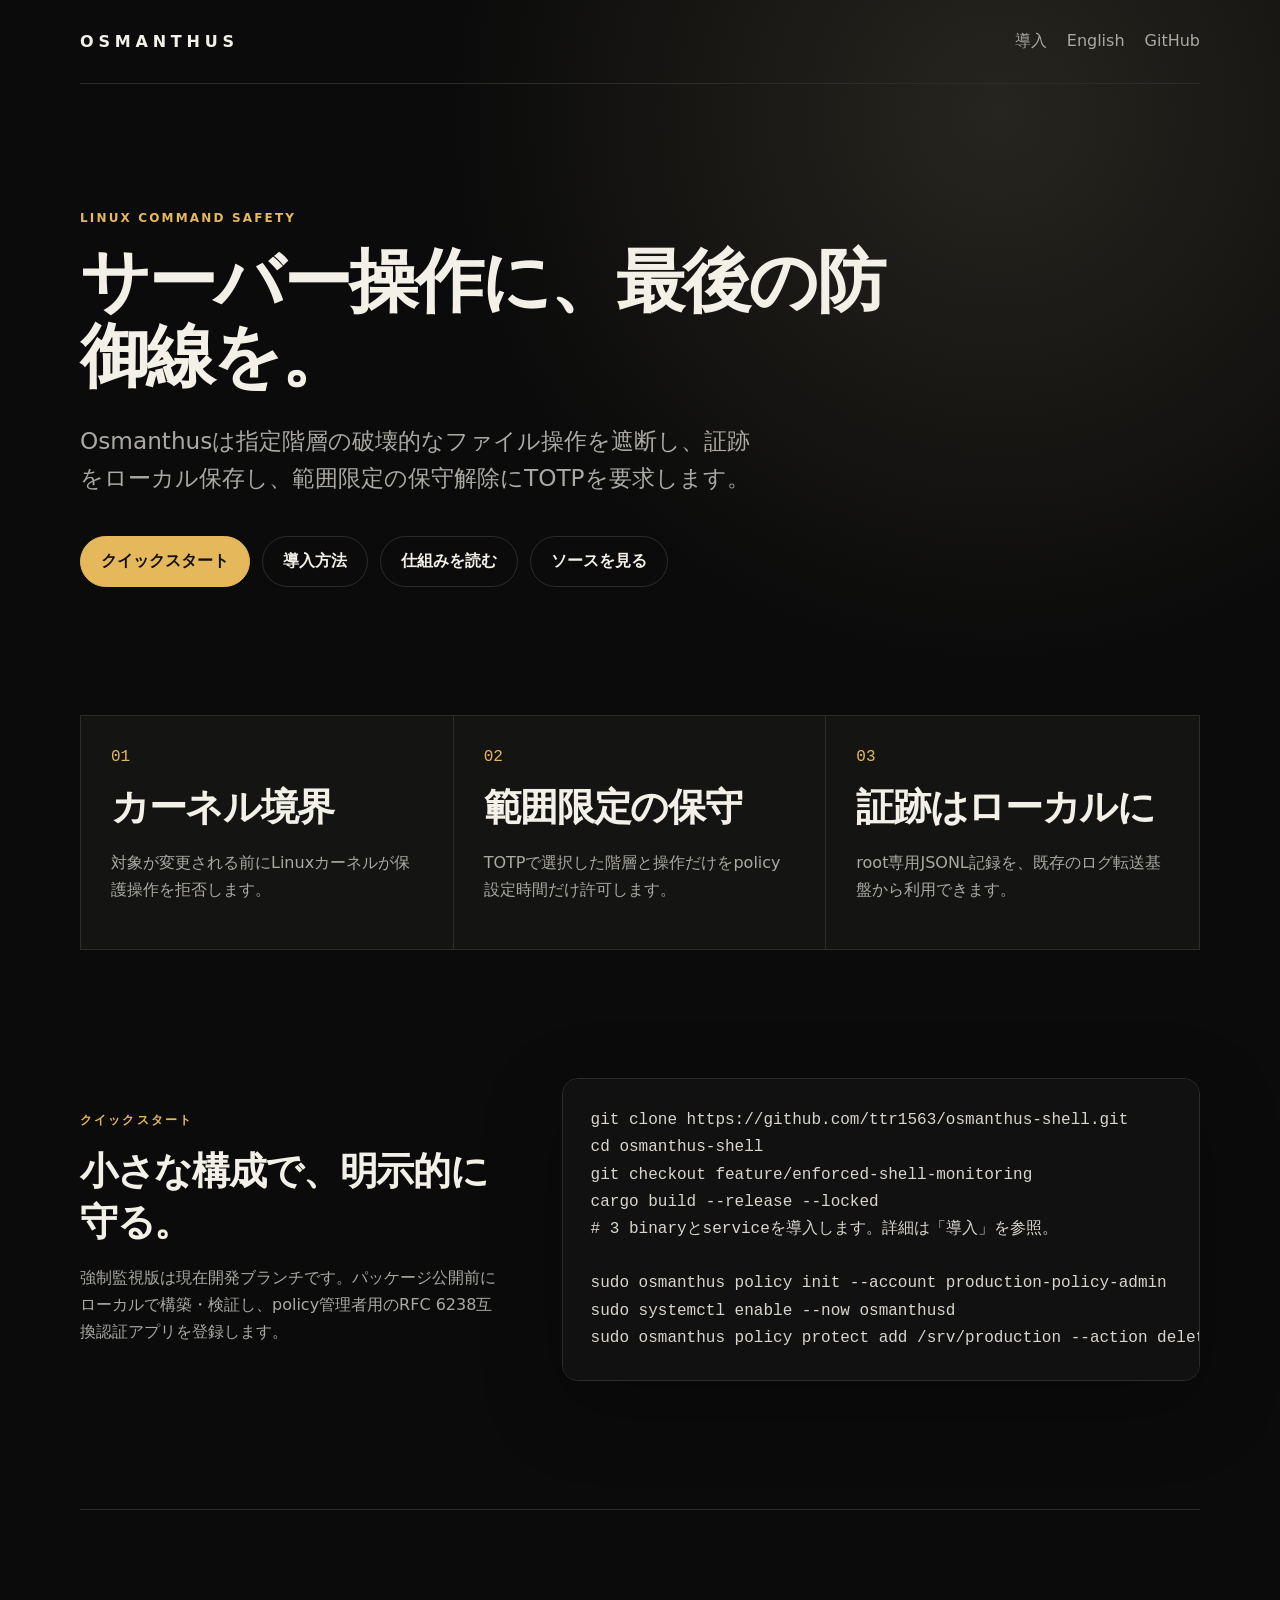
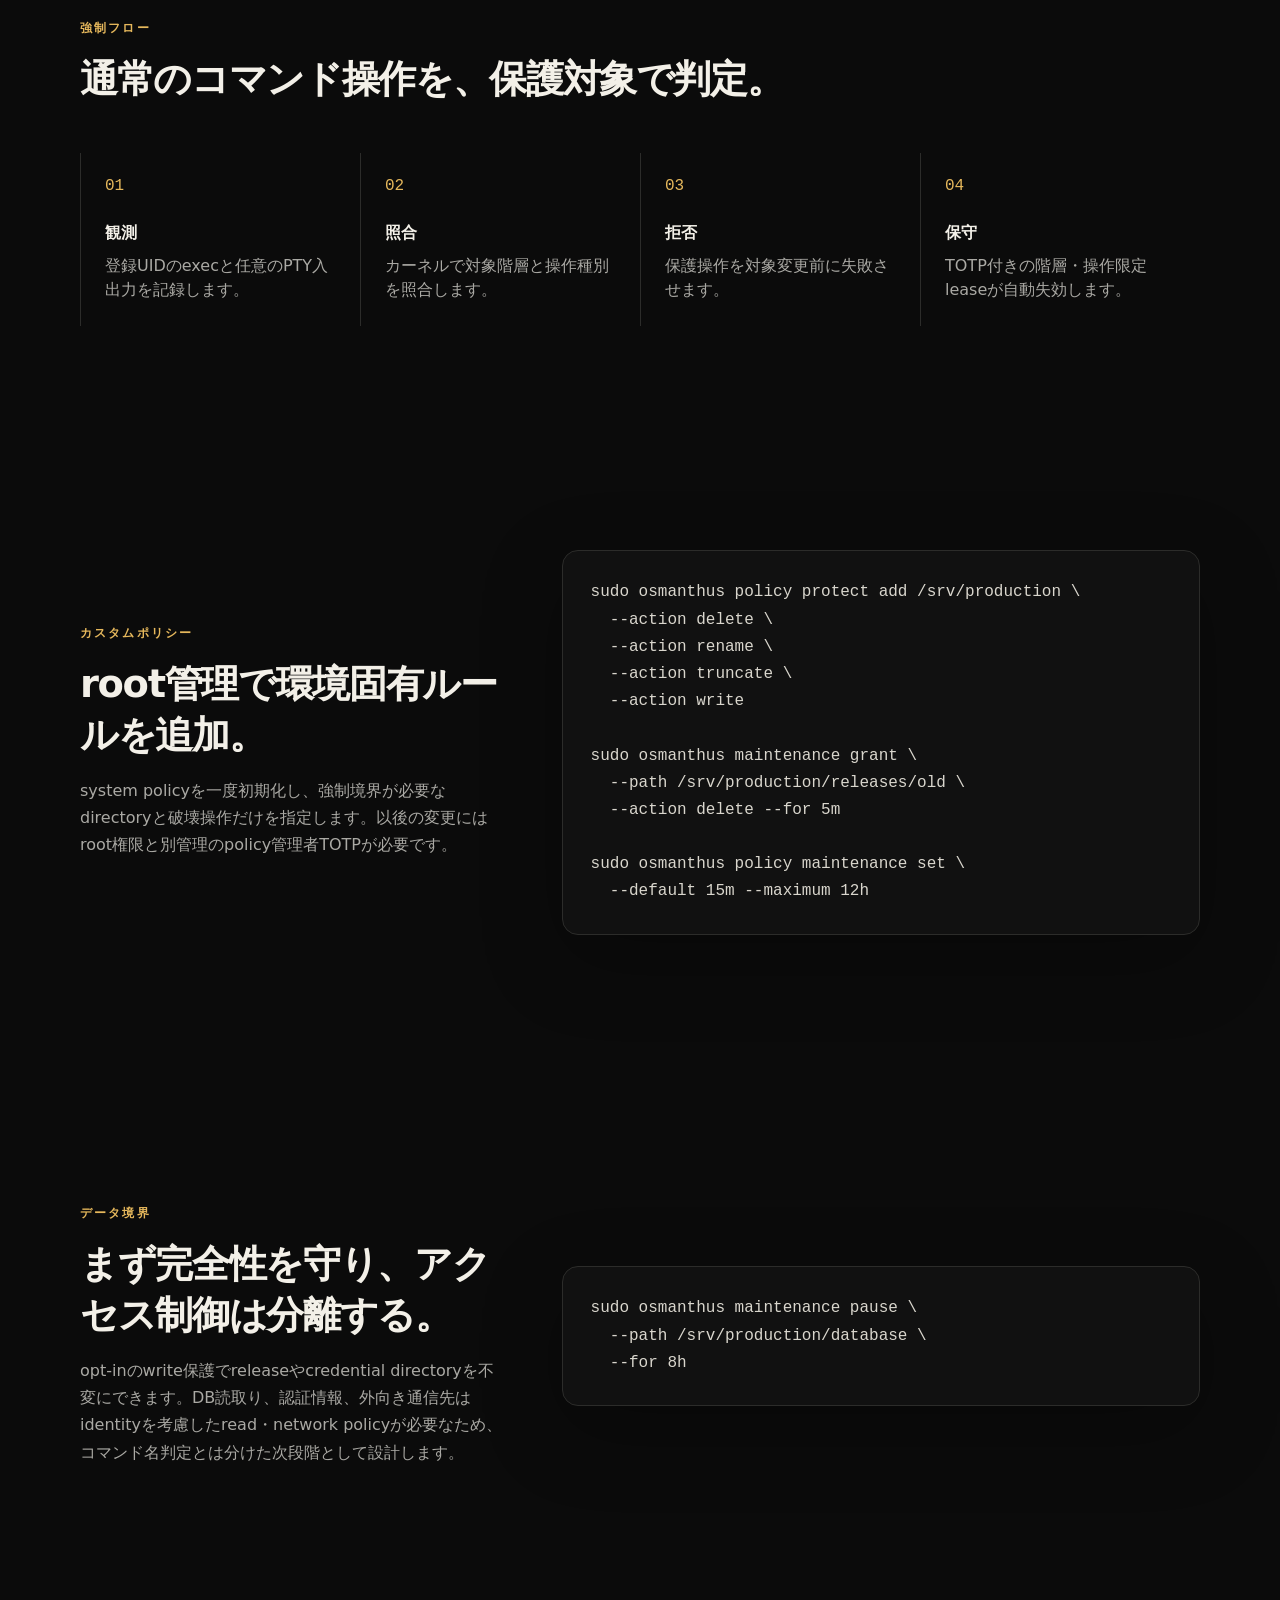
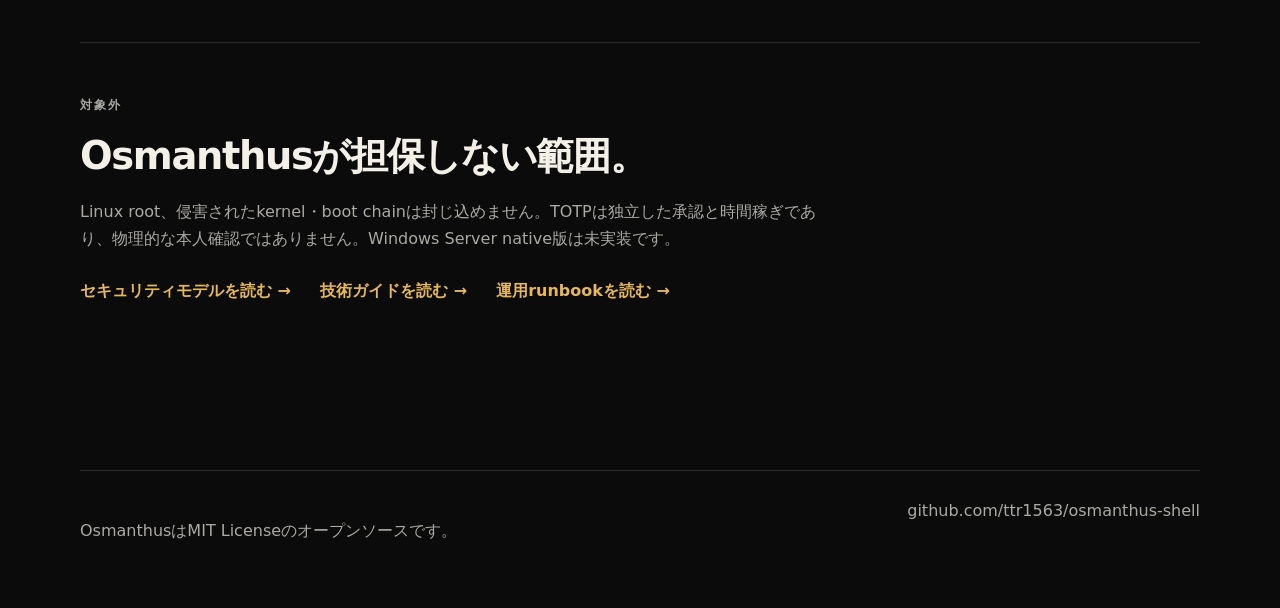
==== commit 1bfddc10: "feat: add enforced Osmanthus shell monitoring" ====
--- a/docs/ja/index.html
+++ b/docs/ja/index.html
@@ -4,67 +4,69 @@
     <meta charset="utf-8">
     <meta name="viewport" content="width=device-width, initial-scale=1">
     <meta name="robots" content="noindex,nofollow">
-    <meta name="description" content="OnyxはLinuxサーバー向けの軽量なコマンドガードです。">
-    <link rel="canonical" href="https://ttr1563.github.io/onyx/ja/">
-    <link rel="alternate" hreflang="en" href="https://ttr1563.github.io/onyx/">
-    <link rel="alternate" hreflang="ja" href="https://ttr1563.github.io/onyx/ja/">
-    <link rel="alternate" hreflang="x-default" href="https://ttr1563.github.io/onyx/">
+    <meta name="description" content="OsmanthusはLinuxサーバー向けの軽量なコマンドガードです。">
+    <link rel="canonical" href="https://ttr1563.github.io/osmanthus-shell/ja/">
+    <link rel="alternate" hreflang="en" href="https://ttr1563.github.io/osmanthus-shell/">
+    <link rel="alternate" hreflang="ja" href="https://ttr1563.github.io/osmanthus-shell/ja/">
+    <link rel="alternate" hreflang="x-default" href="https://ttr1563.github.io/osmanthus-shell/">
     <link rel="stylesheet" href="../styles.css">
-    <title>Onyx — Linuxサーバー向けコマンドガード</title>
+    <title>Osmanthus — Linuxサーバー向けコマンドガード</title>
   </head>
   <body>
     <header class="hero">
       <nav>
-        <a class="brand" href="../" aria-label="Onyxホーム">ONYX</a>
+        <a class="brand" href="../" aria-label="Osmanthusホーム">OSMANTHUS</a>
         <div class="nav-links">
           <a href="./install.html">導入</a>
           <a href="../" lang="en" hreflang="en">English</a>
-          <a href="https://github.com/ttr1563/onyx">GitHub</a>
+          <a href="https://github.com/ttr1563/osmanthus-shell">GitHub</a>
         </div>
       </nav>
       <div class="hero-copy">
         <p class="eyebrow">Linux command safety</p>
         <h1>サーバー操作に、最後の防御線を。</h1>
-        <p class="lead">Onyxは危険な操作を実行前に検知・遮断し、別端末のTOTP認証器による承認を要求します。</p>
+        <p class="lead">Osmanthusは指定階層の破壊的なファイル操作を遮断し、証跡をローカル保存し、範囲限定の保守解除にTOTPを要求します。</p>
         <div class="actions">
           <a class="primary" href="#quick-start">クイックスタート</a>
           <a class="secondary" href="./install.html">導入方法</a>
           <a class="secondary" href="./guide.html">仕組みを読む</a>
-          <a class="secondary" href="https://github.com/ttr1563/onyx">ソースを見る</a>
+          <a class="secondary" href="https://github.com/ttr1563/osmanthus-shell">ソースを見る</a>
         </div>
       </div>
     </header>
 
     <main>
-      <section class="principles" aria-label="Onyxの原則">
-        <article><span>01</span><h2>まず遮断</h2><p>危険なコマンドは子プロセスが開始する前に拒否します。</p></article>
-        <article><span>02</span><h2>一度だけ承認</h2><p>短時間の許可を一つのコマンドダイジェストへ結び付け、一度だけ消費します。</p></article>
-        <article><span>03</span><h2>証跡はローカルに</h2><p>秘匿値を除いたJSONL記録を、既存のログ転送基盤から利用できます。</p></article>
+      <section class="principles" aria-label="Osmanthusの原則">
+        <article><span>01</span><h2>カーネル境界</h2><p>対象が変更される前にLinuxカーネルが保護操作を拒否します。</p></article>
+        <article><span>02</span><h2>範囲限定の保守</h2><p>TOTPで選択した階層と操作だけをpolicy設定時間だけ許可します。</p></article>
+        <article><span>03</span><h2>証跡はローカルに</h2><p>root専用JSONL記録を、既存のログ転送基盤から利用できます。</p></article>
       </section>
 
       <section id="quick-start" class="content-grid">
         <div>
           <p class="eyebrow">クイックスタート</p>
           <h2>小さな構成で、明示的に守る。</h2>
-          <p>署名付きDNF/APTリポジトリ、Homebrew、または固定したGit release tagから導入できます。WindowsではWSL 2内のLinux版を利用します。その後、RFC 6238互換の認証アプリを登録します。</p>
+          <p>強制監視版は現在開発ブランチです。パッケージ公開前にローカルで構築・検証し、policy管理者用のRFC 6238互換認証アプリを登録します。</p>
         </div>
-        <pre><code>sudo rpm --import https://ttr1563.github.io/onyx/rpm/RPM-GPG-KEY-ONYX
-sudo dnf install https://ttr1563.github.io/onyx/rpm/onyx-release-1-1.noarch.rpm
-sudo dnf install onyx
+        <pre><code>git clone https://github.com/ttr1563/osmanthus-shell.git
+cd osmanthus-shell
+git checkout feature/enforced-shell-monitoring
+cargo build --release --locked
+# 3 binaryとserviceを導入します。詳細は「導入」を参照。
 
-onyx init --account production-web-01
-sudo onyx policy init --account production-policy-admin
-onyx run -- systemctl status nginx</code></pre>
+sudo osmanthus policy init --account production-policy-admin
+sudo systemctl enable --now osmanthusd
+sudo osmanthus policy protect add /srv/production --action delete --action rename</code></pre>
       </section>
 
       <section class="flow">
-        <p class="eyebrow">承認フロー</p>
-        <h2>判断が終わるまで、危険な操作は動きません。</h2>
+        <p class="eyebrow">強制フロー</p>
+        <h2>通常のコマンド操作を、保護対象で判定。</h2>
         <ol>
-          <li><strong>検知</strong><span>実行ファイルと引数を評価します。</span></li>
-          <li><strong>拒否</strong><span>該当操作へイベントIDと終了コード77を返します。</span></li>
-          <li><strong>承認</strong><span>イベントを確認し、画面に表示しない形でTOTPコードを入力します。</span></li>
-          <li><strong>一度だけ再実行</strong><span>同一コマンドを30秒以内に一度だけ実行できます。</span></li>
+          <li><strong>観測</strong><span>登録UIDのexecと任意のPTY入出力を記録します。</span></li>
+          <li><strong>照合</strong><span>カーネルで対象階層と操作種別を照合します。</span></li>
+          <li><strong>拒否</strong><span>保護操作を対象変更前に失敗させます。</span></li>
+          <li><strong>保守</strong><span>TOTP付きの階層・操作限定leaseが自動失効します。</span></li>
         </ol>
       </section>
 
@@ -72,31 +74,39 @@
         <div>
           <p class="eyebrow">カスタムポリシー</p>
           <h2>root管理で環境固有ルールを追加。</h2>
-          <p>system policyを一度初期化すると、ルールの追加・削除にはroot権限と別管理のpolicy管理者TOTPが必要です。</p>
+          <p>system policyを一度初期化し、強制境界が必要なdirectoryと破壊操作だけを指定します。以後の変更にはroot権限と別管理のpolicy管理者TOTPが必要です。</p>
         </div>
-        <pre><code>sudo onyx policy init --account production-policy-admin
-sudo onyx policy add \
-  --id production-terraform \
-  --executable terraform \
-  --argument-contains apply \
-  --argument-contains production \
-  --risk critical \
-  --reason "production change"</code></pre>
+        <pre><code>sudo osmanthus policy protect add /srv/production \
+  --action delete \
+  --action rename \
+  --action truncate \
+  --action write
+
+sudo osmanthus maintenance grant \
+  --path /srv/production/releases/old \
+  --action delete --for 5m
+
+sudo osmanthus policy maintenance set \
+  --default 15m --maximum 12h</code></pre>
       </section>
+
+      <section class="content-grid"><div><p class="eyebrow">データ境界</p><h2>まず完全性を守り、アクセス制御は分離する。</h2><p>opt-inのwrite保護でreleaseやcredential directoryを不変にできます。DB読取り、認証情報、外向き通信先はidentityを考慮したread・network policyが必要なため、コマンド名判定とは分けた次段階として設計します。</p></div><pre><code>sudo osmanthus maintenance pause \
+  --path /srv/production/database \
+  --for 8h</code></pre></section>
 
       <section class="scope">
         <p class="eyebrow">対象外</p>
-        <h2>v0.1で担保しない範囲。</h2>
-        <p>root所有policyは通常ユーザーからのルール変更を防ぎます。<code>onyx run</code>外、rootによる迂回、状態所有者によるevent・permit変更、物理的な本人確認は担保しません。</p>
-        <a href="https://github.com/ttr1563/onyx/blob/main/SECURITY.md">セキュリティモデルを読む →</a>
+        <h2>Osmanthusが担保しない範囲。</h2>
+        <p>Linux root、侵害されたkernel・boot chainは封じ込めません。TOTPは独立した承認と時間稼ぎであり、物理的な本人確認ではありません。Windows Server native版は未実装です。</p>
+        <a href="https://github.com/ttr1563/osmanthus-shell/blob/main/SECURITY.md">セキュリティモデルを読む →</a>
         <a href="./guide.html">技術ガイドを読む →</a>
-        <a href="https://github.com/ttr1563/onyx/blob/main/docs/operations.md">運用runbookを読む →</a>
+        <a href="https://github.com/ttr1563/osmanthus-shell/blob/main/docs/operations.md">運用runbookを読む →</a>
       </section>
     </main>
 
     <footer>
-      <p>OnyxはMIT Licenseのオープンソースです。</p>
-      <a href="https://github.com/ttr1563/onyx">github.com/ttr1563/onyx</a>
+      <p>OsmanthusはMIT Licenseのオープンソースです。</p>
+      <a href="https://github.com/ttr1563/osmanthus-shell">github.com/ttr1563/osmanthus-shell</a>
     </footer>
   </body>
 </html>
--- a/docs/styles.css
+++ b/docs/styles.css
@@ -19,7 +19,7 @@
 .nav-links a:hover, .nav-links a:focus-visible { color: var(--ink); }
 .hero-copy { padding: 112px 0 128px; max-width: 900px; }
 .eyebrow { color: var(--amber); font-size: .75rem; font-weight: 800; letter-spacing: .18em; text-transform: uppercase; }
-h1 { margin: 16px 0 28px; max-width: 820px; font-size: clamp(2.75rem, 6.2vw, 5.5rem); line-height: 1.02; letter-spacing: -.045em; }
+h1 { margin: 16px 0 28px; max-width: 820px; font-size: clamp(2.6rem, 5.4vw, 4.5rem); line-height: 1.08; letter-spacing: -.04em; }
 .lead { max-width: 680px; color: var(--muted); font-size: clamp(1.1rem, 2.2vw, 1.45rem); line-height: 1.6; }
 .actions { display: flex; gap: 12px; margin-top: 40px; flex-wrap: wrap; }
 .actions a { padding: 14px 20px; border: 1px solid var(--line); border-radius: 999px; font-weight: 750; }
@@ -47,7 +47,7 @@
 .scope a { display: inline-block; margin: 12px 24px 0 0; color: var(--amber); font-weight: 750; }
 footer { display: flex; justify-content: space-between; padding: 30px 0 48px; border-top: 1px solid var(--line); color: var(--muted); }
 .docs-hero { padding: 72px 0 80px; max-width: 850px; }
-.docs-hero h1 { font-size: clamp(2.5rem, 5.4vw, 4.8rem); }
+.docs-hero h1 { max-width: 760px; font-size: clamp(2.35rem, 4.8vw, 4rem); line-height: 1.12; }
 .docs { max-width: 900px; padding-bottom: 112px; }
 .docs section { padding: 56px 0; border-top: 1px solid var(--line); }
 .docs h2 { margin-top: 0; }
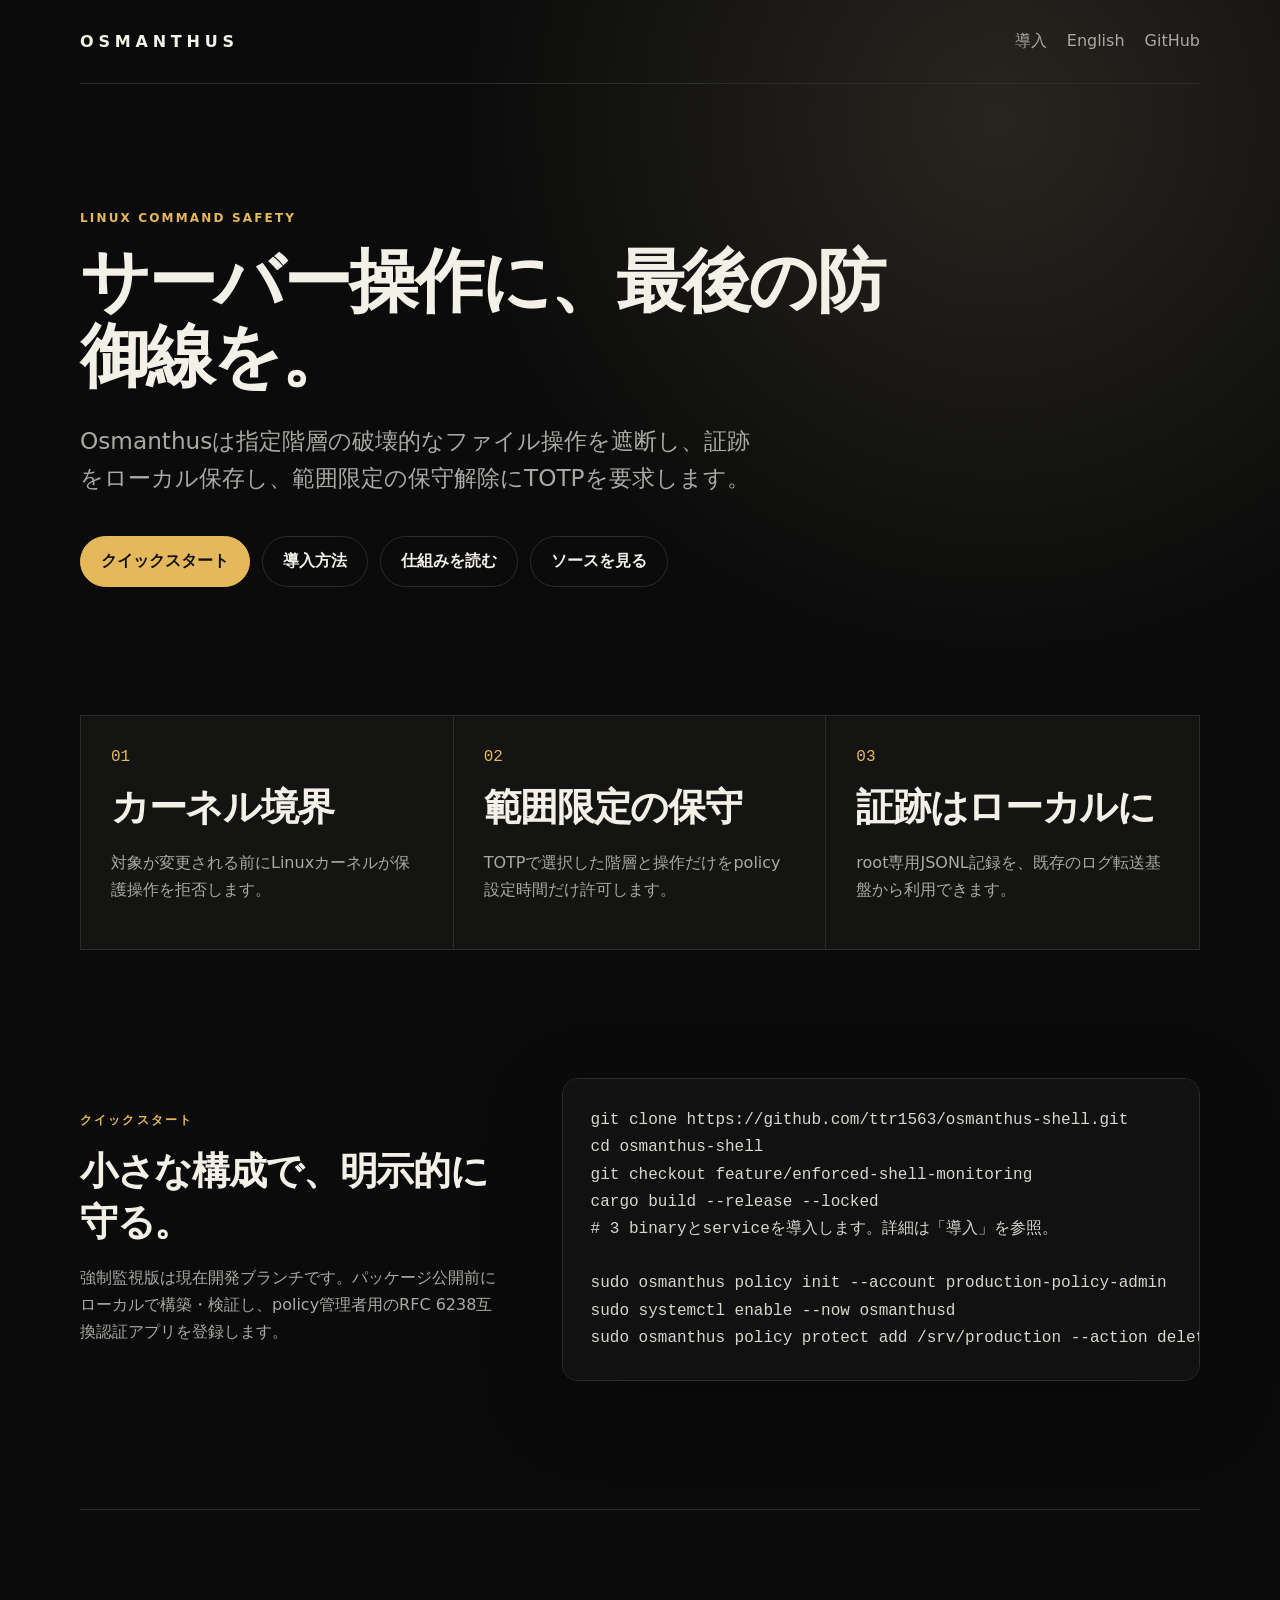
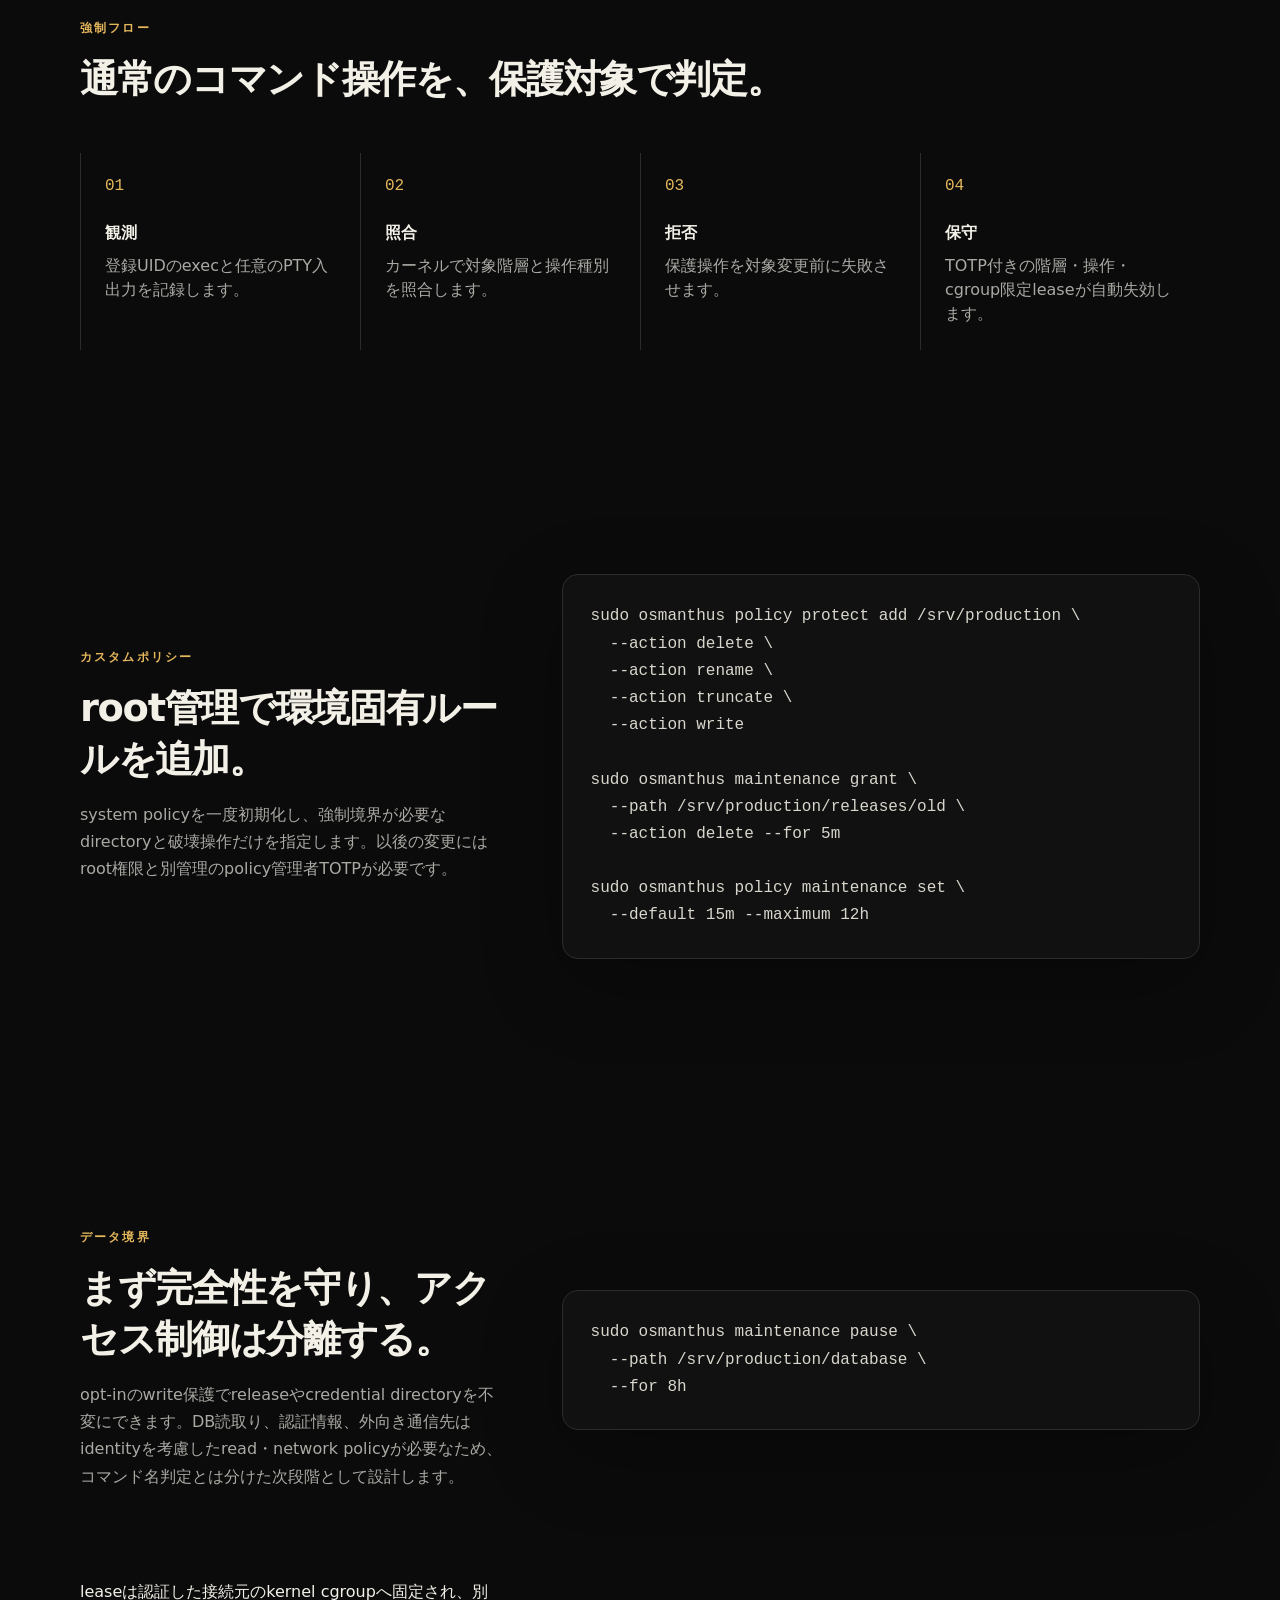
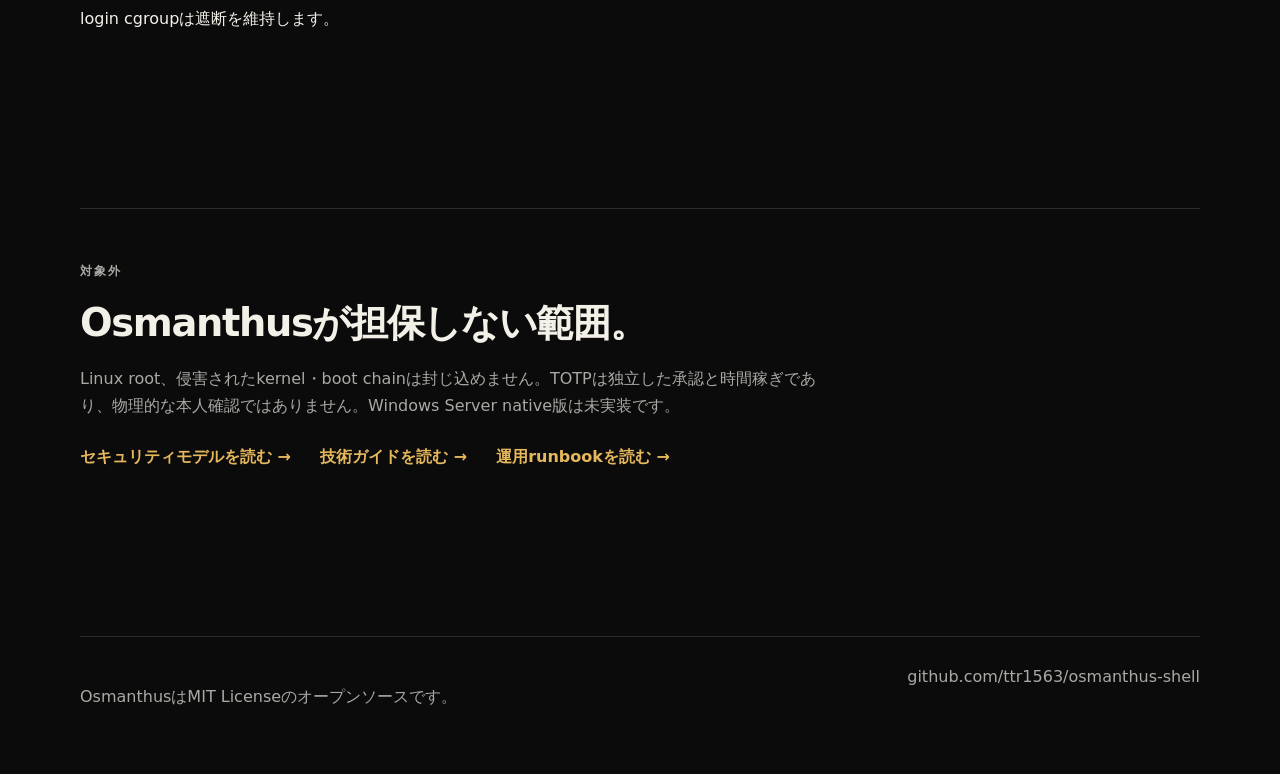
==== commit 1480e9f3: "fix: scope maintenance leases to caller cgroups" ====
--- a/docs/ja/index.html
+++ b/docs/ja/index.html
@@ -66,7 +66,7 @@
           <li><strong>観測</strong><span>登録UIDのexecと任意のPTY入出力を記録します。</span></li>
           <li><strong>照合</strong><span>カーネルで対象階層と操作種別を照合します。</span></li>
           <li><strong>拒否</strong><span>保護操作を対象変更前に失敗させます。</span></li>
-          <li><strong>保守</strong><span>TOTP付きの階層・操作限定leaseが自動失効します。</span></li>
+          <li><strong>保守</strong><span>TOTP付きの階層・操作・cgroup限定leaseが自動失効します。</span></li>
         </ol>
       </section>
 
@@ -92,7 +92,7 @@
 
       <section class="content-grid"><div><p class="eyebrow">データ境界</p><h2>まず完全性を守り、アクセス制御は分離する。</h2><p>opt-inのwrite保護でreleaseやcredential directoryを不変にできます。DB読取り、認証情報、外向き通信先はidentityを考慮したread・network policyが必要なため、コマンド名判定とは分けた次段階として設計します。</p></div><pre><code>sudo osmanthus maintenance pause \
   --path /srv/production/database \
-  --for 8h</code></pre></section>
+  --for 8h</code></pre><p>leaseは認証した接続元のkernel cgroupへ固定され、別login cgroupは遮断を維持します。</p></section>
 
       <section class="scope">
         <p class="eyebrow">対象外</p>
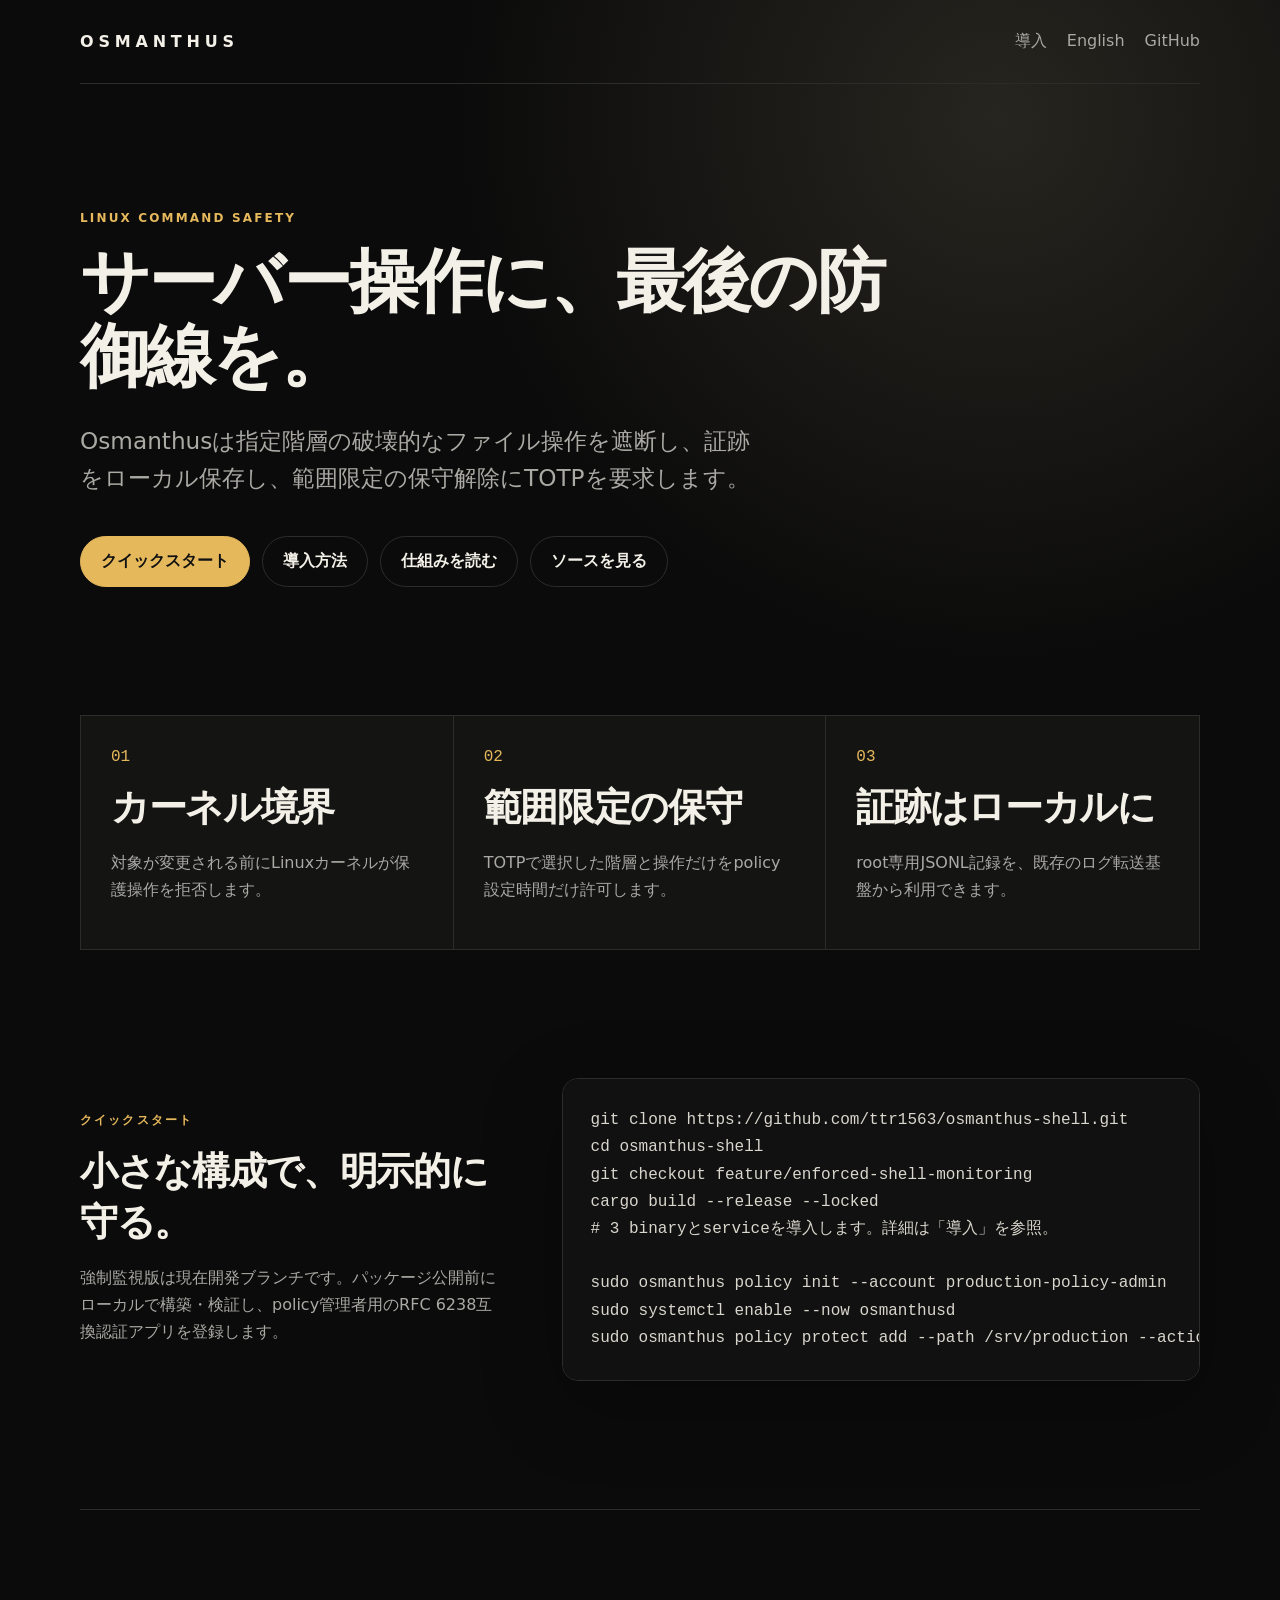
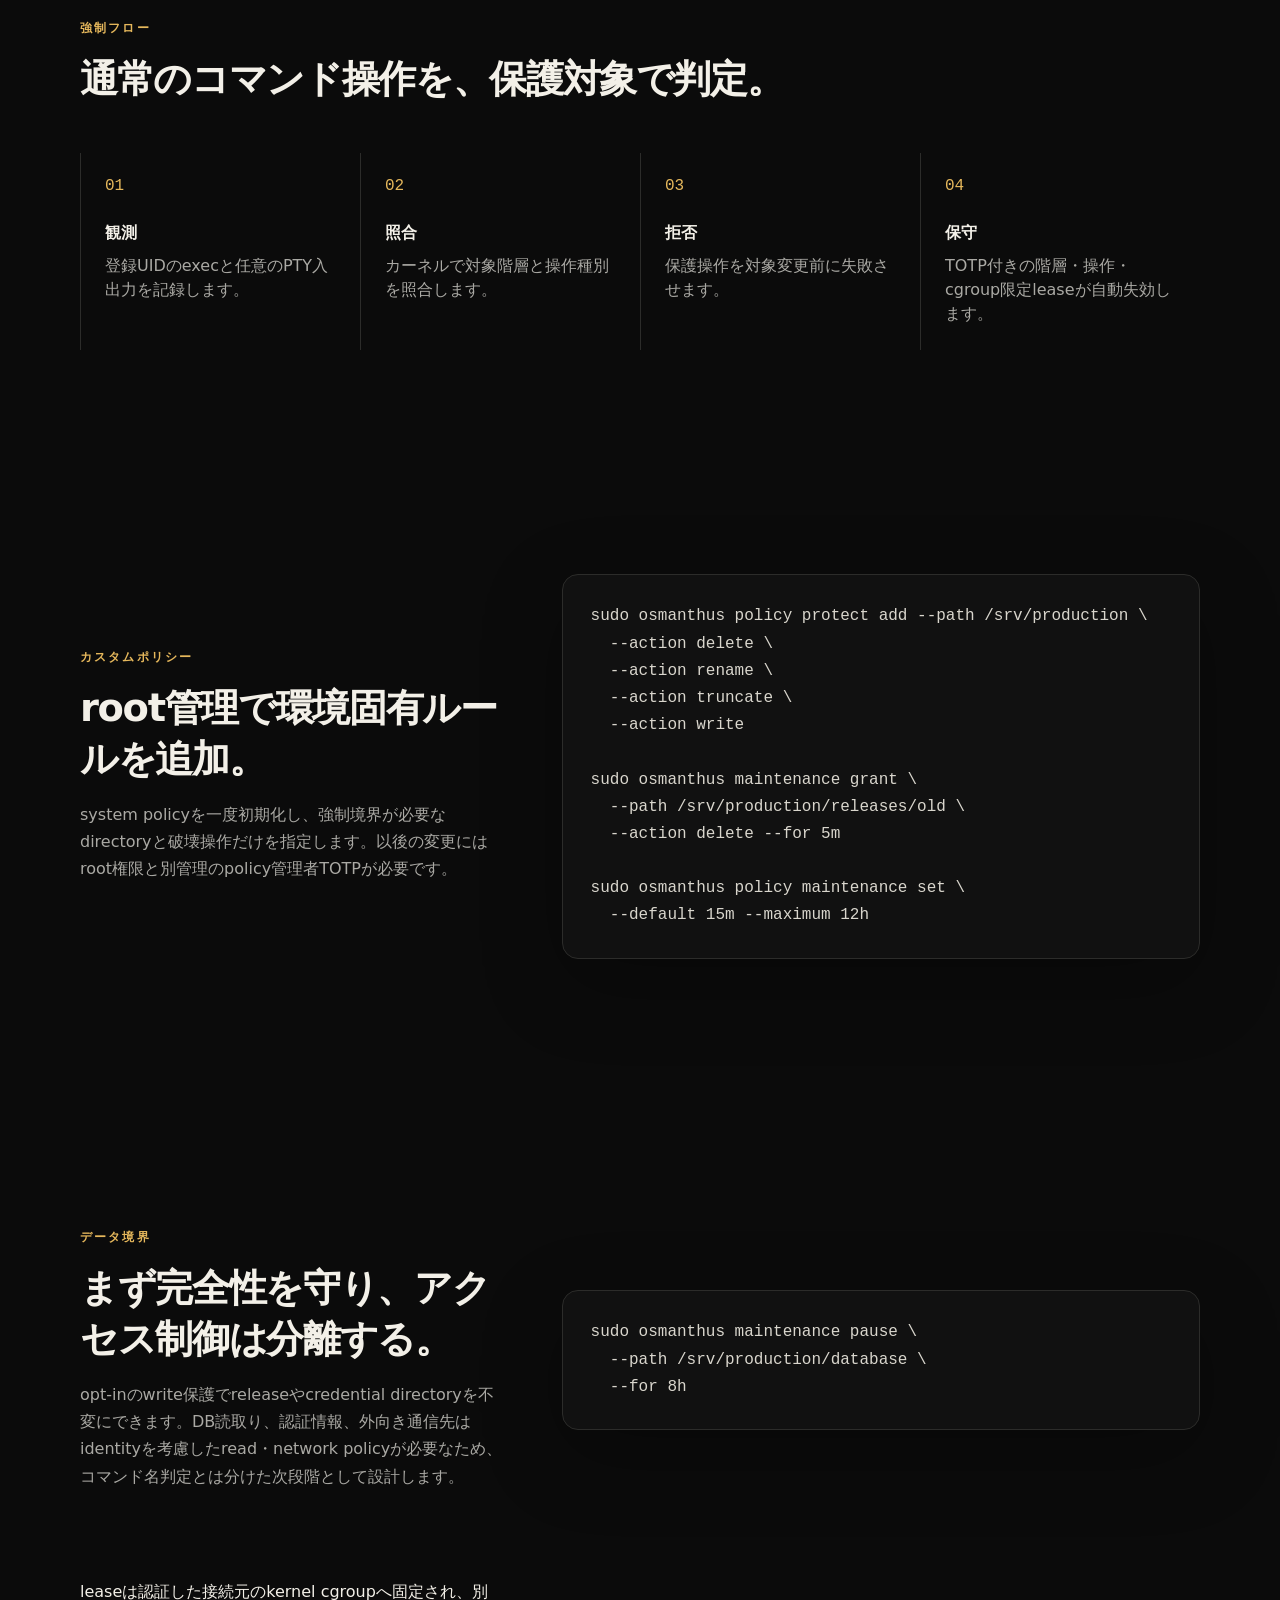
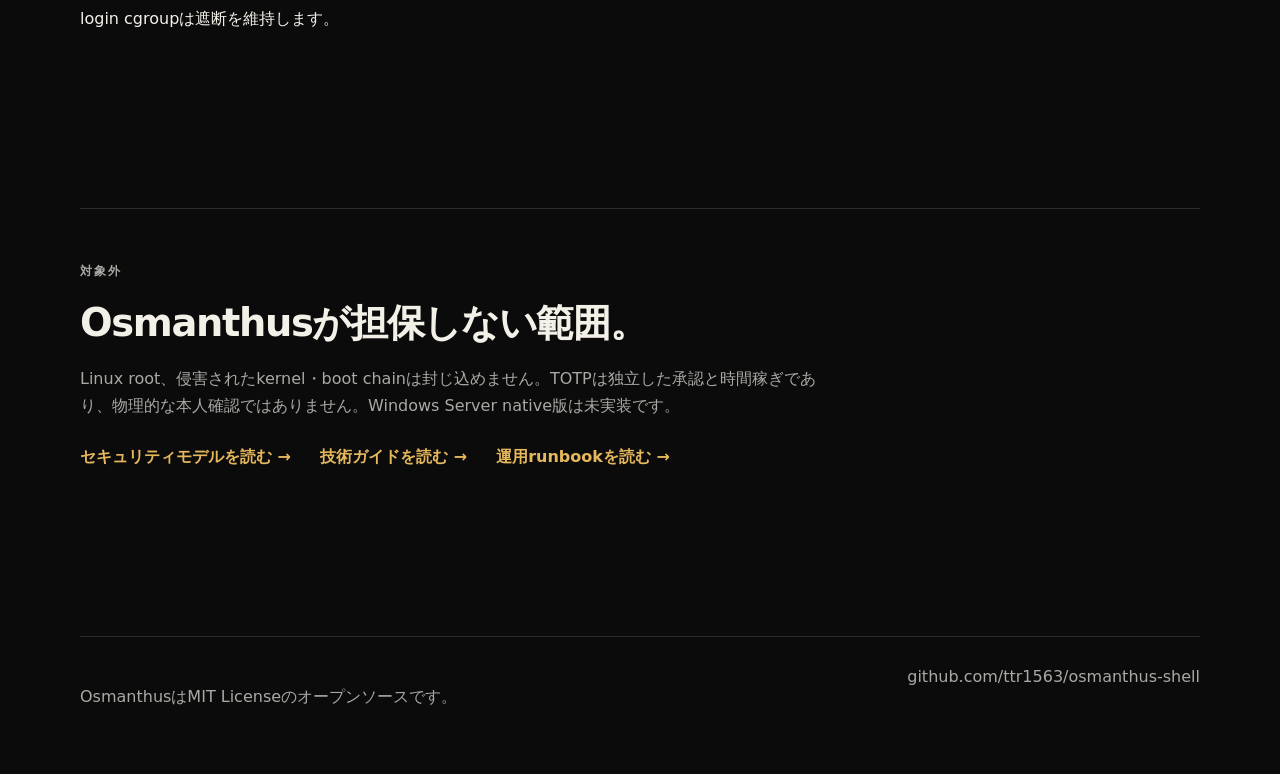
==== commit 6996d413: "fix: validate protected roots before authentication" ====
--- a/docs/ja/index.html
+++ b/docs/ja/index.html
@@ -56,7 +56,7 @@
 
 sudo osmanthus policy init --account production-policy-admin
 sudo systemctl enable --now osmanthusd
-sudo osmanthus policy protect add /srv/production --action delete --action rename</code></pre>
+sudo osmanthus policy protect add --path /srv/production --action delete --action rename</code></pre>
       </section>
 
       <section class="flow">
@@ -76,7 +76,7 @@
           <h2>root管理で環境固有ルールを追加。</h2>
           <p>system policyを一度初期化し、強制境界が必要なdirectoryと破壊操作だけを指定します。以後の変更にはroot権限と別管理のpolicy管理者TOTPが必要です。</p>
         </div>
-        <pre><code>sudo osmanthus policy protect add /srv/production \
+        <pre><code>sudo osmanthus policy protect add --path /srv/production \
   --action delete \
   --action rename \
   --action truncate \
